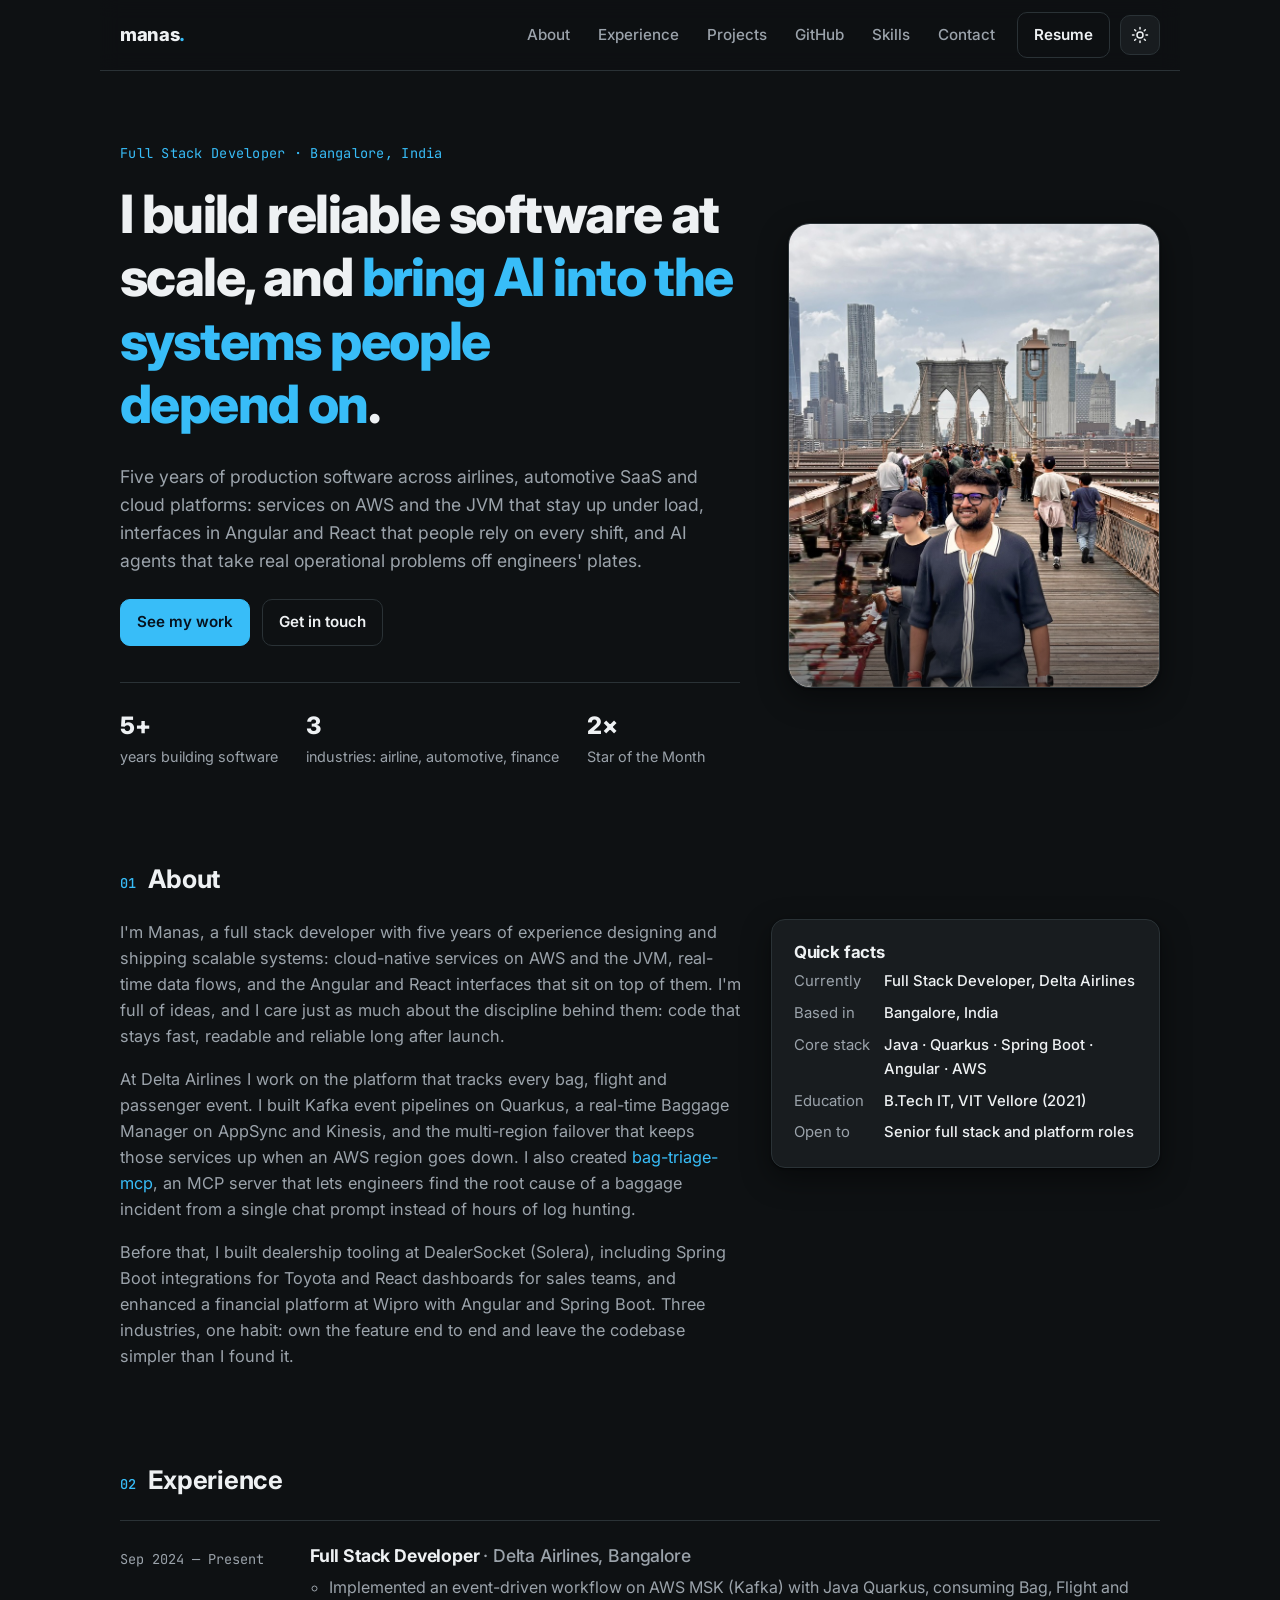
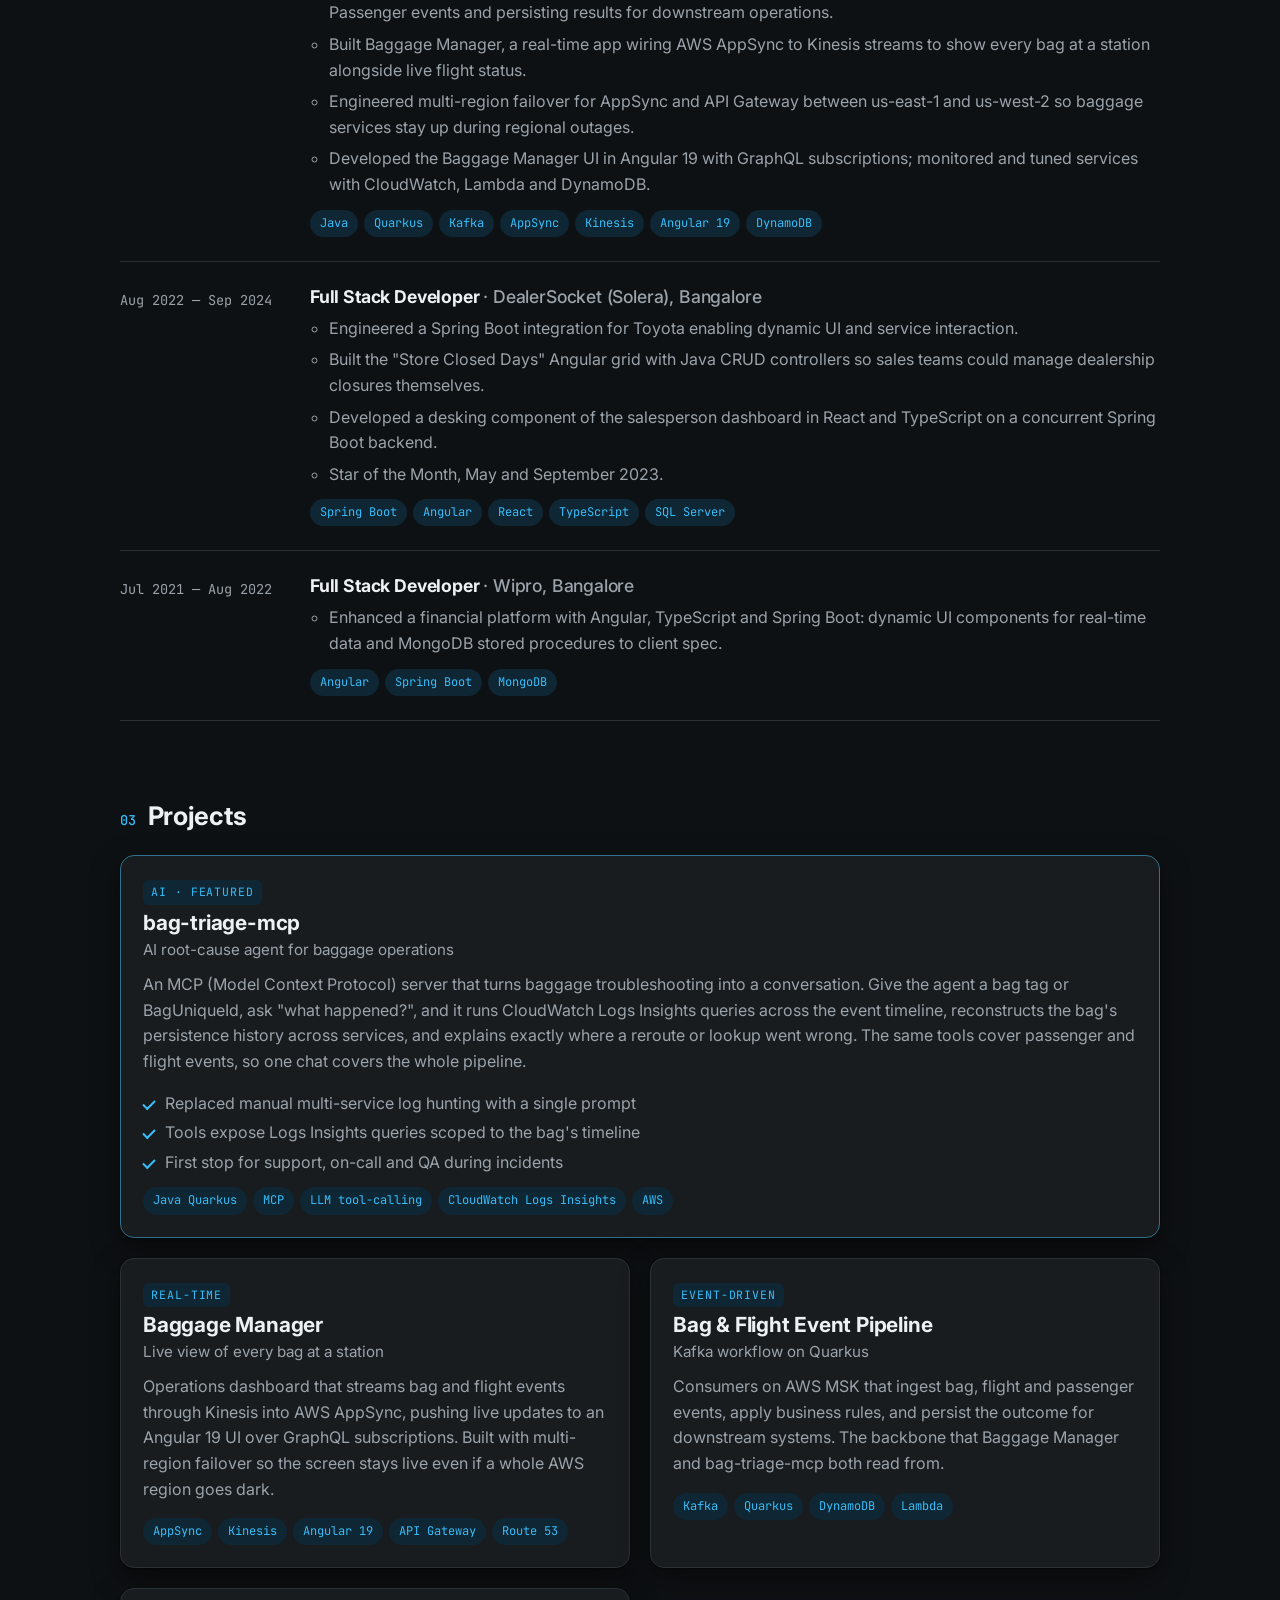
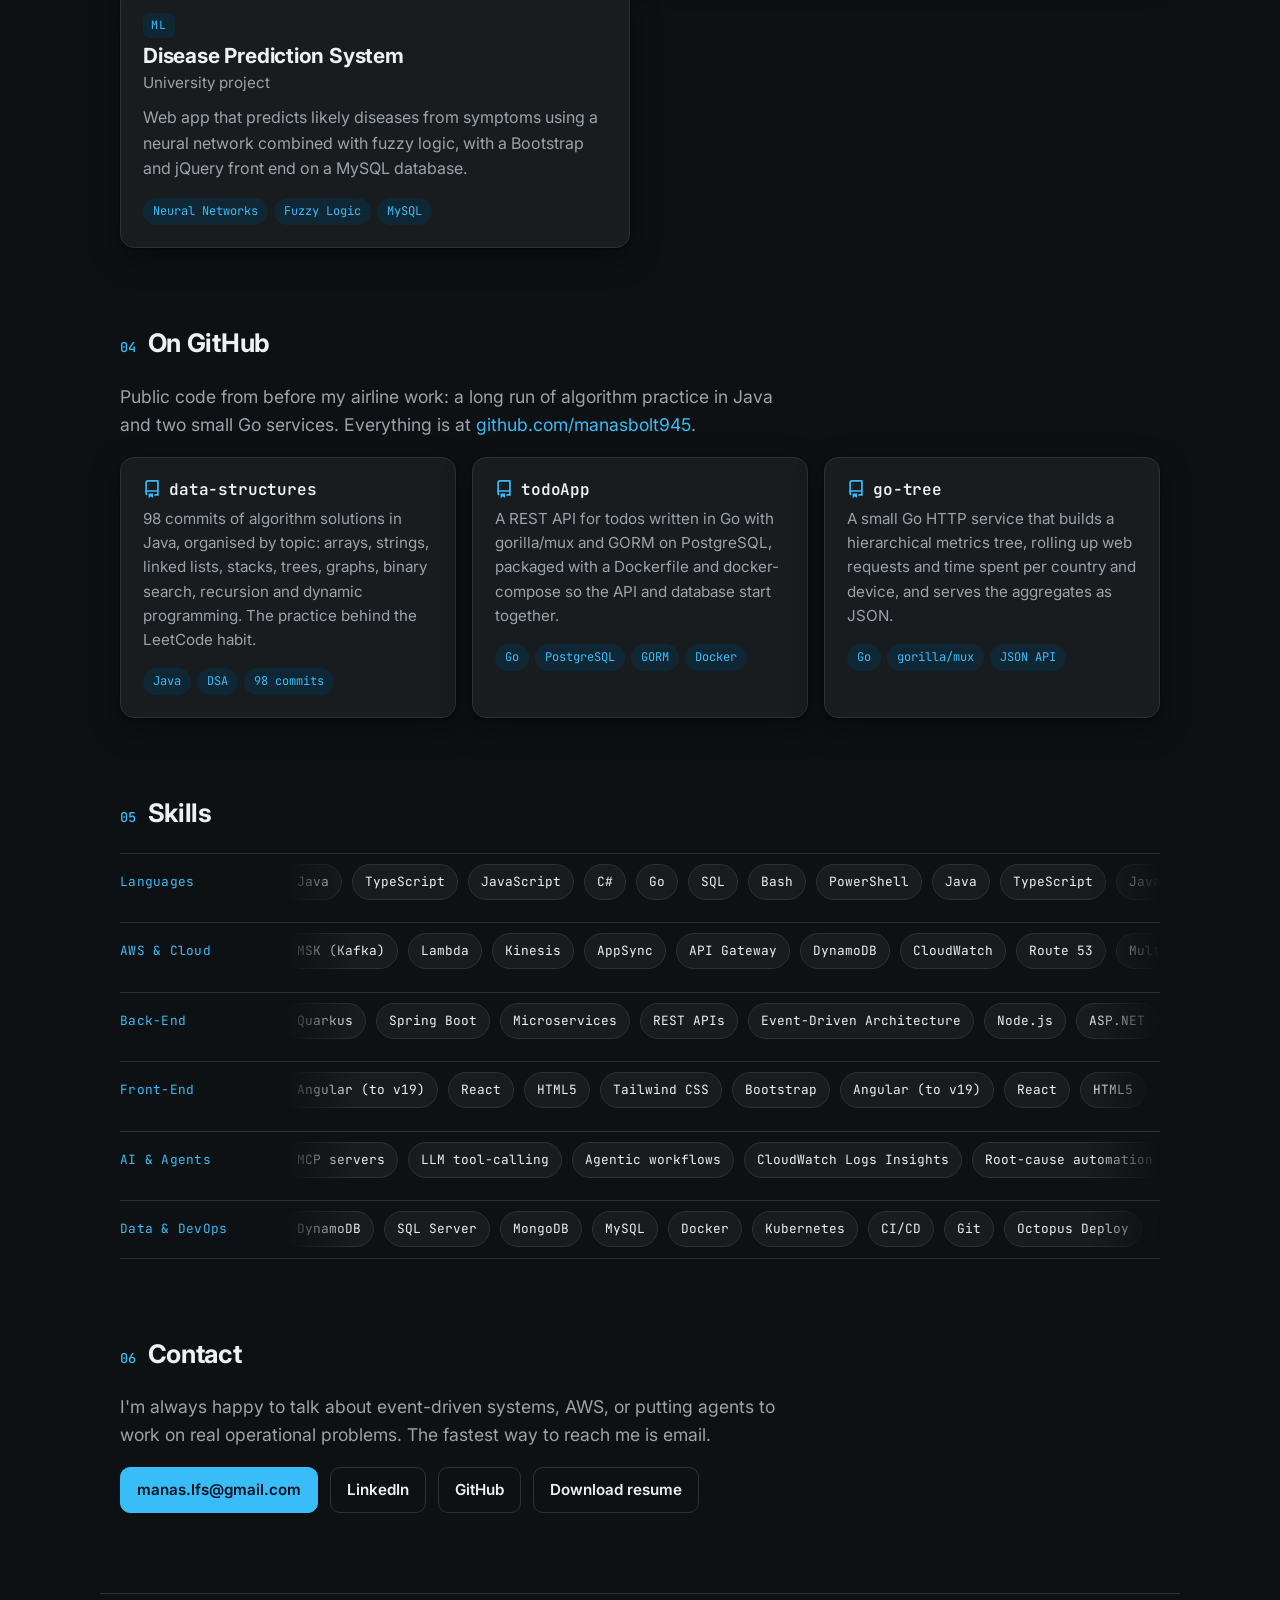
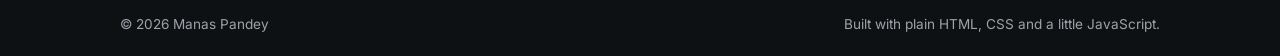
==== index.html @ caed91b6 "Simplify hero headline Co-Authored-By: Claude Fable 5.1 <noreply@anthropic.com>" ====
<!doctype html>
<html lang="en">
<head>
  <meta charset="utf-8" />
  <meta name="viewport" content="width=device-width, initial-scale=1, viewport-fit=cover" />
  <meta name="theme-color" content="#0e1113" />
  <title>Manas Pandey — Full Stack Developer</title>
  <meta name="description" content="Manas Pandey builds reliable software at scale and brings AI into the systems people depend on, with five years of production work across airlines, automotive SaaS and cloud platforms." />
  <meta property="og:title" content="Manas Pandey — Full Stack Developer" />
  <meta property="og:description" content="Reliable software at scale, with AI built into the systems people depend on. Five years of production work across airlines, SaaS and cloud." />
  <meta property="og:type" content="website" />
  <link rel="icon" href="data:image/svg+xml,<svg xmlns='http://www.w3.org/2000/svg' viewBox='0 0 100 100'><rect width='100' height='100' rx='20' fill='%230f172a'/><text x='50' y='68' font-size='52' text-anchor='middle' fill='%2338bdf8' font-family='Helvetica,Arial' font-weight='700'>M</text></svg>" />
  <link rel="preconnect" href="https://fonts.googleapis.com" />
  <link rel="preconnect" href="https://fonts.gstatic.com" crossorigin />
  <link href="https://fonts.googleapis.com/css2?family=Inter:wght@400;500;600;700;800&family=JetBrains+Mono:wght@400;500&display=swap" rel="stylesheet" />
  <link rel="stylesheet" href="styles.css" />
</head>
<body>
  <a class="skip" href="#about">Skip to content</a>

  <header class="nav" id="top">
    <a class="brand" href="#top">manas<span class="accent">.</span></a>
    <div class="nav-right">
      <nav class="nav-links" id="navLinks" aria-label="Primary">
        <span class="nav-indicator" id="navIndicator" aria-hidden="true"></span>
        <a href="#about">About</a>
        <a href="#experience">Experience</a>
        <a href="#projects">Projects</a>
        <a href="#github">GitHub</a>
        <a href="#skills">Skills</a>
        <a href="#contact">Contact</a>
        <a class="btn btn-ghost nav-resume-mobile" href="Manas_Pandey_Resume.pdf" download>Download resume</a>
      </nav>
      <a class="btn btn-ghost nav-resume" href="Manas_Pandey_Resume.pdf" download>Resume</a>
      <button class="theme-toggle" id="themeToggle" type="button" aria-label="Toggle dark mode">
        <svg class="icon-sun" width="18" height="18" viewBox="0 0 24 24" fill="none" stroke="currentColor" stroke-width="2" stroke-linecap="round"><circle cx="12" cy="12" r="4"/><path d="M12 2v2M12 20v2M4.9 4.9l1.4 1.4M17.7 17.7l1.4 1.4M2 12h2M20 12h2M4.9 19.1l1.4-1.4M17.7 6.3l1.4-1.4"/></svg>
        <svg class="icon-moon" width="18" height="18" viewBox="0 0 24 24" fill="none" stroke="currentColor" stroke-width="2" stroke-linecap="round"><path d="M21 12.8A9 9 0 1 1 11.2 3a7 7 0 0 0 9.8 9.8z"/></svg>
      </button>
      <button class="menu-toggle" id="menuToggle" type="button" aria-label="Open menu" aria-expanded="false" aria-controls="navLinks">
        <span class="bar"></span><span class="bar"></span><span class="bar"></span>
      </button>
    </div>
  </header>

  <main>
    <!-- HERO -->
    <section class="hero">
      <div class="hero-text">
      <p class="eyebrow">Full Stack Developer · Bangalore, India</p>
      <h1>I build reliable software at scale, and <span class="accent">bring AI into the systems people depend&nbsp;on</span>.</h1>
      <p class="lede">
        Five years of production software across airlines, automotive SaaS and cloud platforms: services on AWS
        and the JVM that stay up under load, interfaces in Angular and React that people rely on every shift,
        and AI agents that take real operational problems off engineers' plates.
      </p>
      <div class="hero-actions">
        <a class="btn btn-primary" href="#projects">See my work</a>
        <a class="btn btn-ghost" href="#contact">Get in touch</a>
      </div>
      <ul class="hero-stats" aria-label="Highlights">
        <li><strong>5+</strong><span>years building software</span></li>
        <li><strong>3</strong><span>industries: airline, automotive, finance</span></li>
        <li><strong>2×</strong><span>Star of the Month</span></li>
      </ul>
      </div>
      <figure class="hero-photo">
        <img src="assets/manas.jpg" alt="Manas Pandey on the Brooklyn Bridge with the Manhattan skyline behind him" width="768" height="1024" loading="eager" fetchpriority="high" />
      </figure>
    </section>

    <!-- ABOUT -->
    <section id="about" class="section">
      <h2><span class="num">01</span> About</h2>
      <div class="about-grid">
        <div class="prose">
          <p>
            I'm Manas, a full stack developer with five years of experience designing and shipping scalable
            systems: cloud-native services on AWS and the JVM, real-time data flows, and the Angular and React
            interfaces that sit on top of them. I'm full of ideas, and I care just as much about the discipline
            behind them: code that stays fast, readable and reliable long after launch.
          </p>
          <p>
            At Delta Airlines I work on the platform that tracks every bag, flight and passenger event. I built
            Kafka event pipelines on Quarkus, a real-time Baggage Manager on AppSync and Kinesis, and the
            multi-region failover that keeps those services up when an AWS region goes down. I also created
            <a href="#bag-triage">bag-triage-mcp</a>, an MCP server that lets engineers find the root cause of
            a baggage incident from a single chat prompt instead of hours of log hunting.
          </p>
          <p>
            Before that, I built dealership tooling at DealerSocket (Solera), including Spring Boot integrations
            for Toyota and React dashboards for sales teams, and enhanced a financial platform at Wipro with
            Angular and Spring Boot. Three industries, one habit: own the feature end to end and leave the
            codebase simpler than I found it.
          </p>
        </div>
        <aside class="card facts">
          <h3>Quick facts</h3>
          <dl>
            <dt>Currently</dt><dd>Full Stack Developer, Delta Airlines</dd>
            <dt>Based in</dt><dd>Bangalore, India</dd>
            <dt>Core stack</dt><dd>Java · Quarkus · Spring Boot · Angular · AWS</dd>
            <dt>Education</dt><dd>B.Tech IT, VIT Vellore (2021)</dd>
            <dt>Open to</dt><dd>Senior full stack and platform roles</dd>
          </dl>
        </aside>
      </div>
    </section>

    <!-- EXPERIENCE -->
    <section id="experience" class="section">
      <h2><span class="num">02</span> Experience</h2>
      <ol class="timeline">
        <li>
          <div class="when">Sep 2024 — Present</div>
          <div class="what">
            <h3>Full Stack Developer <span class="org">· Delta Airlines, Bangalore</span></h3>
            <ul>
              <li>Implemented an event-driven workflow on AWS MSK (Kafka) with Java Quarkus, consuming Bag, Flight and Passenger events and persisting results for downstream operations.</li>
              <li>Built Baggage Manager, a real-time app wiring AWS AppSync to Kinesis streams to show every bag at a station alongside live flight status.</li>
              <li>Engineered multi-region failover for AppSync and API Gateway between us-east-1 and us-west-2 so baggage services stay up during regional outages.</li>
              <li>Developed the Baggage Manager UI in Angular 19 with GraphQL subscriptions; monitored and tuned services with CloudWatch, Lambda and DynamoDB.</li>
            </ul>
            <p class="tags"><span>Java</span><span>Quarkus</span><span>Kafka</span><span>AppSync</span><span>Kinesis</span><span>Angular 19</span><span>DynamoDB</span></p>
          </div>
        </li>
        <li>
          <div class="when">Aug 2022 — Sep 2024</div>
          <div class="what">
            <h3>Full Stack Developer <span class="org">· DealerSocket (Solera), Bangalore</span></h3>
            <ul>
              <li>Engineered a Spring Boot integration for Toyota enabling dynamic UI and service interaction.</li>
              <li>Built the "Store Closed Days" Angular grid with Java CRUD controllers so sales teams could manage dealership closures themselves.</li>
              <li>Developed a desking component of the salesperson dashboard in React and TypeScript on a concurrent Spring Boot backend.</li>
              <li>Star of the Month, May and September 2023.</li>
            </ul>
            <p class="tags"><span>Spring Boot</span><span>Angular</span><span>React</span><span>TypeScript</span><span>SQL Server</span></p>
          </div>
        </li>
        <li>
          <div class="when">Jul 2021 — Aug 2022</div>
          <div class="what">
            <h3>Full Stack Developer <span class="org">· Wipro, Bangalore</span></h3>
            <ul>
              <li>Enhanced a financial platform with Angular, TypeScript and Spring Boot: dynamic UI components for real-time data and MongoDB stored procedures to client spec.</li>
            </ul>
            <p class="tags"><span>Angular</span><span>Spring Boot</span><span>MongoDB</span></p>
          </div>
        </li>
      </ol>
    </section>

    <!-- PROJECTS -->
    <section id="projects" class="section">
      <h2><span class="num">03</span> Projects</h2>
      <div class="projects">
        <article class="card project featured" id="bag-triage">
          <div class="project-head">
            <span class="badge">AI · Featured</span>
            <h3>bag-triage-mcp</h3>
            <p class="sub">AI root-cause agent for baggage operations</p>
          </div>
          <p>
            An MCP (Model Context Protocol) server that turns baggage troubleshooting into a conversation.
            Give the agent a bag tag or BagUniqueId, ask "what happened?", and it runs CloudWatch Logs Insights
            queries across the event timeline, reconstructs the bag's persistence history across services, and
            explains exactly where a reroute or lookup went wrong. The same tools cover passenger and flight
            events, so one chat covers the whole pipeline.
          </p>
          <ul class="checks">
            <li>Replaced manual multi-service log hunting with a single prompt</li>
            <li>Tools expose Logs Insights queries scoped to the bag's timeline</li>
            <li>First stop for support, on-call and QA during incidents</li>
          </ul>
          <p class="tags"><span>Java Quarkus</span><span>MCP</span><span>LLM tool-calling</span><span>CloudWatch Logs Insights</span><span>AWS</span></p>
        </article>

        <article class="card project">
          <div class="project-head">
            <span class="badge">Real-time</span>
            <h3>Baggage Manager</h3>
            <p class="sub">Live view of every bag at a station</p>
          </div>
          <p>
            Operations dashboard that streams bag and flight events through Kinesis into AWS AppSync, pushing
            live updates to an Angular 19 UI over GraphQL subscriptions. Built with multi-region failover so the
            screen stays live even if a whole AWS region goes dark.
          </p>
          <p class="tags"><span>AppSync</span><span>Kinesis</span><span>Angular 19</span><span>API Gateway</span><span>Route 53</span></p>
        </article>

        <article class="card project">
          <div class="project-head">
            <span class="badge">Event-driven</span>
            <h3>Bag &amp; Flight Event Pipeline</h3>
            <p class="sub">Kafka workflow on Quarkus</p>
          </div>
          <p>
            Consumers on AWS MSK that ingest bag, flight and passenger events, apply business rules, and persist
            the outcome for downstream systems. The backbone that Baggage Manager and bag-triage-mcp both read from.
          </p>
          <p class="tags"><span>Kafka</span><span>Quarkus</span><span>DynamoDB</span><span>Lambda</span></p>
        </article>

        <article class="card project">
          <div class="project-head">
            <span class="badge">ML</span>
            <h3>Disease Prediction System</h3>
            <p class="sub">University project</p>
          </div>
          <p>
            Web app that predicts likely diseases from symptoms using a neural network combined with fuzzy logic,
            with a Bootstrap and jQuery front end on a MySQL database.
          </p>
          <p class="tags"><span>Neural Networks</span><span>Fuzzy Logic</span><span>MySQL</span></p>
        </article>
      </div>
    </section>

    <!-- GITHUB -->
    <section id="github" class="section">
      <h2><span class="num">04</span> On GitHub</h2>
      <p class="lede">
        Public code from before my airline work: a long run of algorithm practice in Java and two small Go services.
        Everything is at <a href="https://github.com/manasbolt945" target="_blank" rel="noopener">github.com/manasbolt945</a>.
      </p>
      <div class="repos">
        <a class="card repo" href="https://github.com/manasbolt945/data-structures" target="_blank" rel="noopener">
          <div class="repo-head">
            <svg width="18" height="18" viewBox="0 0 16 16" fill="currentColor" aria-hidden="true"><path d="M2 2.5A2.5 2.5 0 0 1 4.5 0h8.75a.75.75 0 0 1 .75.75v12.5a.75.75 0 0 1-.75.75h-2.5a.75.75 0 0 1 0-1.5h1.75v-2h-8a1 1 0 0 0-.714 1.7.75.75 0 1 1-1.072 1.05A2.495 2.495 0 0 1 2 11.5Zm10.5-1h-8a1 1 0 0 0-1 1v6.708A2.486 2.486 0 0 1 4.5 9h8ZM5 12.25a.25.25 0 0 1 .25-.25h3.5a.25.25 0 0 1 .25.25v3.25a.25.25 0 0 1-.4.2l-1.45-1.087a.249.249 0 0 0-.3 0L5.4 15.7a.25.25 0 0 1-.4-.2Z"/></svg>
            <h3>data-structures</h3>
          </div>
          <p>98 commits of algorithm solutions in Java, organised by topic: arrays, strings, linked lists, stacks, trees, graphs, binary search, recursion and dynamic programming. The practice behind the LeetCode habit.</p>
          <p class="tags"><span>Java</span><span>DSA</span><span>98 commits</span></p>
        </a>
        <a class="card repo" href="https://github.com/manasbolt945/todoApp" target="_blank" rel="noopener">
          <div class="repo-head">
            <svg width="18" height="18" viewBox="0 0 16 16" fill="currentColor" aria-hidden="true"><path d="M2 2.5A2.5 2.5 0 0 1 4.5 0h8.75a.75.75 0 0 1 .75.75v12.5a.75.75 0 0 1-.75.75h-2.5a.75.75 0 0 1 0-1.5h1.75v-2h-8a1 1 0 0 0-.714 1.7.75.75 0 1 1-1.072 1.05A2.495 2.495 0 0 1 2 11.5Zm10.5-1h-8a1 1 0 0 0-1 1v6.708A2.486 2.486 0 0 1 4.5 9h8ZM5 12.25a.25.25 0 0 1 .25-.25h3.5a.25.25 0 0 1 .25.25v3.25a.25.25 0 0 1-.4.2l-1.45-1.087a.249.249 0 0 0-.3 0L5.4 15.7a.25.25 0 0 1-.4-.2Z"/></svg>
            <h3>todoApp</h3>
          </div>
          <p>A REST API for todos written in Go with gorilla/mux and GORM on PostgreSQL, packaged with a Dockerfile and docker-compose so the API and database start together.</p>
          <p class="tags"><span>Go</span><span>PostgreSQL</span><span>GORM</span><span>Docker</span></p>
        </a>
        <a class="card repo" href="https://github.com/manasbolt945/go-tree" target="_blank" rel="noopener">
          <div class="repo-head">
            <svg width="18" height="18" viewBox="0 0 16 16" fill="currentColor" aria-hidden="true"><path d="M2 2.5A2.5 2.5 0 0 1 4.5 0h8.75a.75.75 0 0 1 .75.75v12.5a.75.75 0 0 1-.75.75h-2.5a.75.75 0 0 1 0-1.5h1.75v-2h-8a1 1 0 0 0-.714 1.7.75.75 0 1 1-1.072 1.05A2.495 2.495 0 0 1 2 11.5Zm10.5-1h-8a1 1 0 0 0-1 1v6.708A2.486 2.486 0 0 1 4.5 9h8ZM5 12.25a.25.25 0 0 1 .25-.25h3.5a.25.25 0 0 1 .25.25v3.25a.25.25 0 0 1-.4.2l-1.45-1.087a.249.249 0 0 0-.3 0L5.4 15.7a.25.25 0 0 1-.4-.2Z"/></svg>
            <h3>go-tree</h3>
          </div>
          <p>A small Go HTTP service that builds a hierarchical metrics tree, rolling up web requests and time spent per country and device, and serves the aggregates as JSON.</p>
          <p class="tags"><span>Go</span><span>gorilla/mux</span><span>JSON API</span></p>
        </a>
      </div>
    </section>

    <!-- SKILLS -->
    <section id="skills" class="section">
      <h2><span class="num">05</span> Skills</h2>
      <div class="skills-marquee" id="skillsMarquee">
        <div class="marquee-row" data-dir="left" data-label="Languages" data-skills="Java|TypeScript|JavaScript|C#|Go|SQL|Bash|PowerShell"></div>
        <div class="marquee-row" data-dir="right" data-label="AWS &amp; Cloud" data-skills="MSK (Kafka)|Lambda|Kinesis|AppSync|API Gateway|DynamoDB|CloudWatch|Route 53|Multi-region failover"></div>
        <div class="marquee-row" data-dir="left" data-label="Back-End" data-skills="Quarkus|Spring Boot|Microservices|REST APIs|Event-Driven Architecture|Node.js|ASP.NET"></div>
        <div class="marquee-row" data-dir="right" data-label="Front-End" data-skills="Angular (to v19)|React|HTML5|Tailwind CSS|Bootstrap"></div>
        <div class="marquee-row" data-dir="left" data-label="AI &amp; Agents" data-skills="MCP servers|LLM tool-calling|Agentic workflows|CloudWatch Logs Insights|Root-cause automation"></div>
        <div class="marquee-row" data-dir="right" data-label="Data &amp; DevOps" data-skills="DynamoDB|SQL Server|MongoDB|MySQL|Docker|Kubernetes|CI/CD|Git|Octopus Deploy|SonarQube"></div>
      </div>
    </section>

    <!-- CONTACT -->
    <section id="contact" class="section contact">
      <h2><span class="num">06</span> Contact</h2>
      <p class="lede">
        I'm always happy to talk about event-driven systems, AWS, or putting agents to work on real operational problems.
        The fastest way to reach me is email.
      </p>
      <div class="contact-links">
        <a class="btn btn-primary" href="mailto:manas.lfs@gmail.com">manas.lfs@gmail.com</a>
        <a class="btn btn-ghost" href="https://www.linkedin.com/in/manasbolt/" target="_blank" rel="noopener">LinkedIn</a>
        <a class="btn btn-ghost" href="https://github.com/manasbolt945" target="_blank" rel="noopener">GitHub</a>
        <a class="btn btn-ghost" href="Manas_Pandey_Resume.pdf" download>Download resume</a>
      </div>
    </section>
  </main>

  <footer class="footer">
    <span>© <span id="year"></span> Manas Pandey</span>
    <span>Built with plain HTML, CSS and a little JavaScript.</span>
  </footer>

  <script src="script.js"></script>
</body>
</html>
---- styles.css ----
/* ---------- Tokens (dark by default) ---------- */
:root {
  --bg: #0e1113;
  --bg-elev: #181c1f;
  --text: #eef1f3;
  --muted: #9ba3ab;
  --line: #2a3236;
  --accent: #38bdf8;
  --accent-soft: #0f2634;
  --glow: rgba(56, 189, 248, .45);
  --tab: #f3efe6;
  --tab-soft: rgba(243, 239, 230, .10);
  --tab-glow: rgba(243, 239, 230, .45);
  --shadow: 0 1px 2px rgba(0, 0, 0, .5), 0 10px 30px rgba(0, 0, 0, .45);
  --radius: 14px;
  --max: 1080px;
  --font: "Inter", system-ui, -apple-system, "Segoe UI", Roboto, sans-serif;
  --mono: "JetBrains Mono", ui-monospace, SFMono-Regular, Menlo, monospace;
  color-scheme: dark;
}

:root[data-theme="light"] {
  --bg: #f6f8fb;
  --bg-elev: #ffffff;
  --text: #0f172a;
  --muted: #475569;
  --line: #e2e8f0;
  --accent: #0369a1;
  --accent-soft: #e0f2fe;
  --glow: rgba(3, 105, 161, .28);
  --tab: #0f172a;
  --tab-soft: rgba(15, 23, 42, .06);
  --tab-glow: rgba(15, 23, 42, .18);
  --shadow: 0 1px 2px rgba(15, 23, 42, .06), 0 8px 24px rgba(15, 23, 42, .06);
  color-scheme: light;
}

/* ---------- Base ---------- */
*, *::before, *::after { box-sizing: border-box; }
html { scroll-behavior: smooth; -webkit-text-size-adjust: 100%; text-size-adjust: 100%; }
body {
  margin: 0;
  font-family: var(--font);
  background: var(--bg);
  color: var(--text);
  line-height: 1.6;
  -webkit-font-smoothing: antialiased;
}
a { color: var(--accent); text-decoration: none; }
a:hover { text-decoration: underline; }
h1, h2, h3 { line-height: 1.2; margin: 0 0 .5em; letter-spacing: -.01em; }
p { margin: 0 0 1em; }
ul, ol { margin: 0; padding-left: 1.2em; }
.accent { color: var(--accent); }

.skip {
  position: absolute; left: -999px; top: 8px;
  background: var(--accent); color: #fff; padding: 8px 12px; border-radius: 8px;
}
.skip:focus { left: 16px; z-index: 100; }

/* ---------- Nav ---------- */
.nav {
  position: sticky; top: 0; z-index: 50;
  display: flex; align-items: center; justify-content: space-between; gap: 16px;
  max-width: var(--max); margin: 0 auto;
  padding: 12px max(20px, env(safe-area-inset-right)) 12px max(20px, env(safe-area-inset-left));
  backdrop-filter: blur(10px); -webkit-backdrop-filter: blur(10px);
  background: color-mix(in srgb, var(--bg) 82%, transparent);
  border-bottom: 1px solid var(--line);
}
.brand { font-weight: 800; font-size: 1.15rem; color: var(--text); letter-spacing: -.02em; }
.brand:hover { text-decoration: none; }
.nav-right { margin-left: auto; display: flex; align-items: center; gap: 10px; }
.nav-links { display: flex; align-items: center; gap: 4px; position: relative; }
.nav-links a {
  position: relative; z-index: 1;
  color: var(--muted); font-weight: 500; font-size: .95rem;
  padding: 8px 12px; border-radius: 999px; transition: color .3s ease, text-shadow .3s ease;
}
.nav-links a:hover { color: var(--tab); text-decoration: none; text-shadow: 0 0 12px var(--tab-glow); }
.nav-links a.active { color: var(--tab); text-shadow: 0 0 14px var(--tab-glow); }
/* The glowing pill that slides behind the active tab */
.nav-indicator {
  position: absolute; top: 0; left: 0; height: 100%; width: 0;
  border-radius: 999px; background: var(--tab-soft);
  box-shadow: 0 0 0 1px color-mix(in srgb, var(--tab) 40%, transparent), 0 0 18px 2px var(--tab-glow);
  opacity: 0; pointer-events: none;
  transition: left .45s cubic-bezier(.22, 1, .36, 1), width .45s cubic-bezier(.22, 1, .36, 1), opacity .3s ease;
}
.nav-indicator.on { opacity: 1; }
.nav-links .nav-resume-mobile { display: none; }
.theme-toggle, .menu-toggle {
  display: inline-grid; place-items: center; width: 40px; height: 40px;
  border: 1px solid var(--line); border-radius: 10px; background: var(--bg-elev);
  color: var(--text); cursor: pointer; padding: 0;
}
.theme-toggle .icon-moon { display: none; }
:root[data-theme="light"] .theme-toggle .icon-sun { display: none; }
:root[data-theme="light"] .theme-toggle .icon-moon { display: block; }

/* Hamburger (hidden on wide screens) */
.menu-toggle { display: none; flex-direction: column; gap: 4px; }
.menu-toggle .bar { display: block; width: 18px; height: 2px; background: currentColor; border-radius: 2px; transition: transform .2s ease, opacity .2s ease; }
.menu-toggle[aria-expanded="true"] .bar:nth-child(1) { transform: translateY(6px) rotate(45deg); }
.menu-toggle[aria-expanded="true"] .bar:nth-child(2) { opacity: 0; }
.menu-toggle[aria-expanded="true"] .bar:nth-child(3) { transform: translateY(-6px) rotate(-45deg); }

/* ---------- Buttons ---------- */
.btn {
  display: inline-flex; align-items: center; gap: 8px;
  min-height: 44px; padding: 10px 16px; border-radius: 10px; font-weight: 600; font-size: .95rem;
  border: 1px solid var(--line); background: var(--bg-elev); color: var(--text);
  transition: transform .12s ease, box-shadow .12s ease, background .12s ease;
}
.btn:hover { text-decoration: none; transform: translateY(-1px); box-shadow: var(--shadow); }
.btn-primary { background: var(--accent); border-color: var(--accent); color: #06121f; }
:root[data-theme="light"] .btn-primary { color: #fff; }
.btn-ghost { background: transparent; }

/* ---------- Layout ---------- */
main { max-width: var(--max); margin: 0 auto; padding: 0 max(20px, env(safe-area-inset-right)) 0 max(20px, env(safe-area-inset-left)); }
.section { padding: 72px 0 8px; scroll-margin-top: 72px; }
.section h2 {
  font-size: 1.6rem; display: flex; align-items: baseline; gap: 12px; margin-bottom: 24px;
}
.section h2 .num { font-family: var(--mono); font-size: .85rem; color: var(--accent); font-weight: 500; }

/* ---------- Hero ---------- */
.hero {
  padding: 72px 0 24px;
  display: grid; grid-template-columns: minmax(0, 1.25fr) minmax(260px, .75fr);
  gap: 48px; align-items: center;
}
.hero-text { min-width: 0; }
.hero-photo {
  margin: 0; justify-self: end; width: 100%; max-width: 380px;
  aspect-ratio: 4 / 5; border-radius: 22px; overflow: hidden; position: relative;
  border: 1px solid var(--line); box-shadow: var(--shadow);
}
.hero-photo::after {
  content: ""; position: absolute; inset: 0; border-radius: inherit; pointer-events: none;
  box-shadow: inset 0 0 0 1px rgba(255, 255, 255, .06);
  background: linear-gradient(180deg, transparent 70%, rgba(14, 17, 19, .55));
}
.hero-photo img { width: 100%; height: 100%; object-fit: cover; object-position: 50% 30%; display: block; }
.eyebrow {
  font-family: var(--mono); font-size: .85rem; color: var(--accent);
  margin-bottom: 18px; letter-spacing: .02em;
}
.hero h1 { font-size: clamp(2rem, 5vw, 3.3rem); font-weight: 800; letter-spacing: -.03em; }
.lede { font-size: 1.1rem; color: var(--muted); max-width: 680px; }
.hero-actions { display: flex; flex-wrap: wrap; gap: 12px; margin: 24px 0 36px; }
.hero-stats {
  list-style: none; padding: 0; display: flex; flex-wrap: wrap; gap: 28px;
  border-top: 1px solid var(--line); padding-top: 24px;
}
.hero-stats li { display: flex; flex-direction: column; }
.hero-stats strong { font-size: 1.5rem; font-weight: 800; letter-spacing: -.02em; }
.hero-stats span { color: var(--muted); font-size: .9rem; }

/* ---------- Cards ---------- */
.card {
  background: var(--bg-elev); border: 1px solid var(--line); border-radius: var(--radius);
  padding: 22px; box-shadow: var(--shadow);
}
.card h3 { font-size: 1.05rem; }

/* ---------- About ---------- */
.about-grid { display: grid; grid-template-columns: 1.6fr 1fr; gap: 28px; align-items: start; }
.prose p { color: var(--muted); font-size: 1.02rem; }
.facts dl { margin: 0; display: grid; grid-template-columns: auto 1fr; gap: 8px 14px; font-size: .93rem; }
.facts dt { color: var(--muted); }
.facts dd { margin: 0; font-weight: 500; }

/* ---------- Timeline ---------- */
.timeline { list-style: none; padding: 0; margin: 0; }
.timeline > li {
  display: grid; grid-template-columns: 170px 1fr; gap: 20px;
  padding: 24px 0; border-top: 1px solid var(--line);
}
.timeline > li:last-child { border-bottom: 1px solid var(--line); }
.when { font-family: var(--mono); font-size: .85rem; color: var(--muted); padding-top: 4px; }
.what h3 { font-size: 1.1rem; }
.what .org { color: var(--muted); font-weight: 500; }
.what ul { color: var(--muted); }
.what li { margin-bottom: 6px; }

.tags { display: flex; flex-wrap: wrap; gap: 6px; margin: 12px 0 0; }
.tags span {
  font-family: var(--mono); font-size: .75rem; padding: 3px 9px; border-radius: 999px;
  background: var(--accent-soft); color: var(--accent); border: 1px solid transparent;
}

/* ---------- Projects ---------- */
.projects { display: grid; grid-template-columns: repeat(2, 1fr); gap: 20px; }
.project.featured { grid-column: 1 / -1; border-color: color-mix(in srgb, var(--accent) 45%, var(--line)); }
.project-head { margin-bottom: 10px; }
.project-head h3 { font-size: 1.3rem; margin: 6px 0 2px; }
.project .sub { color: var(--muted); margin: 0; font-size: .95rem; }
.project > p { color: var(--muted); }
.badge {
  display: inline-block; font-family: var(--mono); font-size: .72rem; text-transform: uppercase;
  letter-spacing: .08em; color: var(--accent); background: var(--accent-soft);
  padding: 3px 8px; border-radius: 6px;
}
.checks { list-style: none; padding: 0; margin: 0 0 6px; color: var(--muted); }
.checks li { padding-left: 22px; position: relative; margin-bottom: 4px; }
.checks li::before {
  content: ""; position: absolute; left: 0; top: 9px; width: 12px; height: 7px;
  border-left: 2px solid var(--accent); border-bottom: 2px solid var(--accent); transform: rotate(-45deg);
}


/* ---------- GitHub repos ---------- */
.repos { display: grid; grid-template-columns: repeat(3, 1fr); gap: 16px; }
.repo { display: block; color: var(--text); }
.repo:hover { text-decoration: none; transform: translateY(-2px); border-color: var(--accent); }
.repo-head { display: flex; align-items: center; gap: 8px; margin-bottom: 8px; color: var(--accent); }
.repo-head h3 { margin: 0; font-family: var(--mono); font-size: 1rem; font-weight: 600; color: var(--text); }
.repo > p { color: var(--muted); font-size: .95rem; }

/* ---------- Skills (looping marquees) ---------- */
.skills-marquee { display: flex; flex-direction: column; gap: 12px; }
.marquee-row {
  display: grid; grid-template-columns: 150px 1fr; align-items: center; gap: 14px;
  padding: 10px 0; border-top: 1px solid var(--line);
}
.marquee-row:last-child { border-bottom: 1px solid var(--line); }
.marquee-label { font-family: var(--mono); font-size: .8rem; color: var(--accent); letter-spacing: .02em; }
.marquee-viewport {
  overflow: hidden;
  -webkit-mask-image: linear-gradient(90deg, transparent, #000 8%, #000 92%, transparent);
  mask-image: linear-gradient(90deg, transparent, #000 8%, #000 92%, transparent);
}
.marquee-track {
  display: flex; gap: 10px; width: max-content;
  animation: marquee-left var(--dur, 40s) linear infinite;
  will-change: transform;
}
.marquee-row[data-dir="right"] .marquee-track { animation-name: marquee-right; }
.marquee-viewport:hover .marquee-track { animation-play-state: paused; }
.chip {
  flex: 0 0 auto; font-family: var(--mono); font-size: .8rem; white-space: nowrap;
  padding: 7px 12px; border-radius: 999px;
  background: var(--bg-elev); border: 1px solid var(--line); color: var(--text);
  transition: border-color .2s ease, box-shadow .2s ease;
}
.chip:hover { border-color: var(--accent); box-shadow: 0 0 12px 0 var(--glow); }
@keyframes marquee-left  { from { transform: translateX(0); } to { transform: translateX(-50%); } }
@keyframes marquee-right { from { transform: translateX(-50%); } to { transform: translateX(0); } }
@media (prefers-reduced-motion: reduce) {
  .marquee-track { animation: none; flex-wrap: wrap; width: auto; }
  .marquee-track .dup { display: none; }
  .marquee-viewport { -webkit-mask-image: none; mask-image: none; }
}

/* ---------- Contact ---------- */
.contact { padding-bottom: 40px; }
.contact-links { display: flex; flex-wrap: wrap; gap: 12px; }

/* ---------- Footer ---------- */
.footer {
  max-width: var(--max); margin: 40px auto 0; padding: 20px;
  border-top: 1px solid var(--line); color: var(--muted); font-size: .85rem;
  display: flex; justify-content: space-between; flex-wrap: wrap; gap: 8px;
}

/* ---------- Reveal on scroll ---------- */
.reveal {
  opacity: 0; transform: translateY(18px);
  transition: opacity .55s ease, transform .55s ease;
  transition-delay: calc(var(--i, 0) * 70ms);
}
.reveal.in { opacity: 1; transform: none; }
@media (prefers-reduced-motion: reduce) {
  .reveal { opacity: 1; transform: none; transition: none; }
  html { scroll-behavior: auto; }
}

/* ---------- Responsive ---------- */
/* Tablet */
@media (max-width: 1024px) {
  .repos { grid-template-columns: repeat(2, 1fr); }
  .about-grid { grid-template-columns: 1.4fr 1fr; }
}
/* Small tablet and phone: collapse nav into a menu */
@media (max-width: 860px) {
  .about-grid, .projects { grid-template-columns: 1fr; }
  .hero { grid-template-columns: 1fr; gap: 28px; }
  .hero-photo { justify-self: center; max-width: 320px; order: -1; }
  .timeline > li { grid-template-columns: 1fr; gap: 6px; }
  .nav-resume { display: none; }
  .menu-toggle { display: inline-flex; align-items: center; justify-content: center; }
  .nav-links {
    position: absolute; left: 0; right: 0; top: 100%;
    flex-direction: column; align-items: stretch; gap: 2px;
    padding: 10px max(20px, env(safe-area-inset-right)) 16px max(20px, env(safe-area-inset-left));
    background: var(--bg-elev); border-bottom: 1px solid var(--line); box-shadow: var(--shadow);
    transform: translateY(-8px); opacity: 0; pointer-events: none;
    transition: opacity .18s ease, transform .18s ease;
  }
  .nav-links.open { transform: none; opacity: 1; pointer-events: auto; }
  .nav-links a { padding: 12px 14px; font-size: 1.05rem; border-radius: 10px; }
  .nav-links a.active { background: var(--tab-soft); box-shadow: 0 0 16px 0 var(--tab-glow); }
  .nav-indicator { display: none; }
  .nav-links .nav-resume-mobile { display: inline-flex; margin-top: 8px; justify-content: center; }
}
/* Phone */
@media (max-width: 600px) {
  .repos { grid-template-columns: 1fr; }
  .marquee-row { grid-template-columns: 1fr; gap: 6px; }
  .hero { padding-top: 32px; }
  .hero-photo { max-width: 260px; }
  .section { padding-top: 56px; }
  .hero-stats { gap: 18px 28px; }
  .hero-actions .btn, .contact-links .btn { flex: 1 1 auto; justify-content: center; }
  .card { padding: 18px; }
  .footer { flex-direction: column; text-align: center; }
}
@media (max-width: 380px) {
  .hero h1 { font-size: 1.85rem; }
  .brand { font-size: 1.05rem; }
}
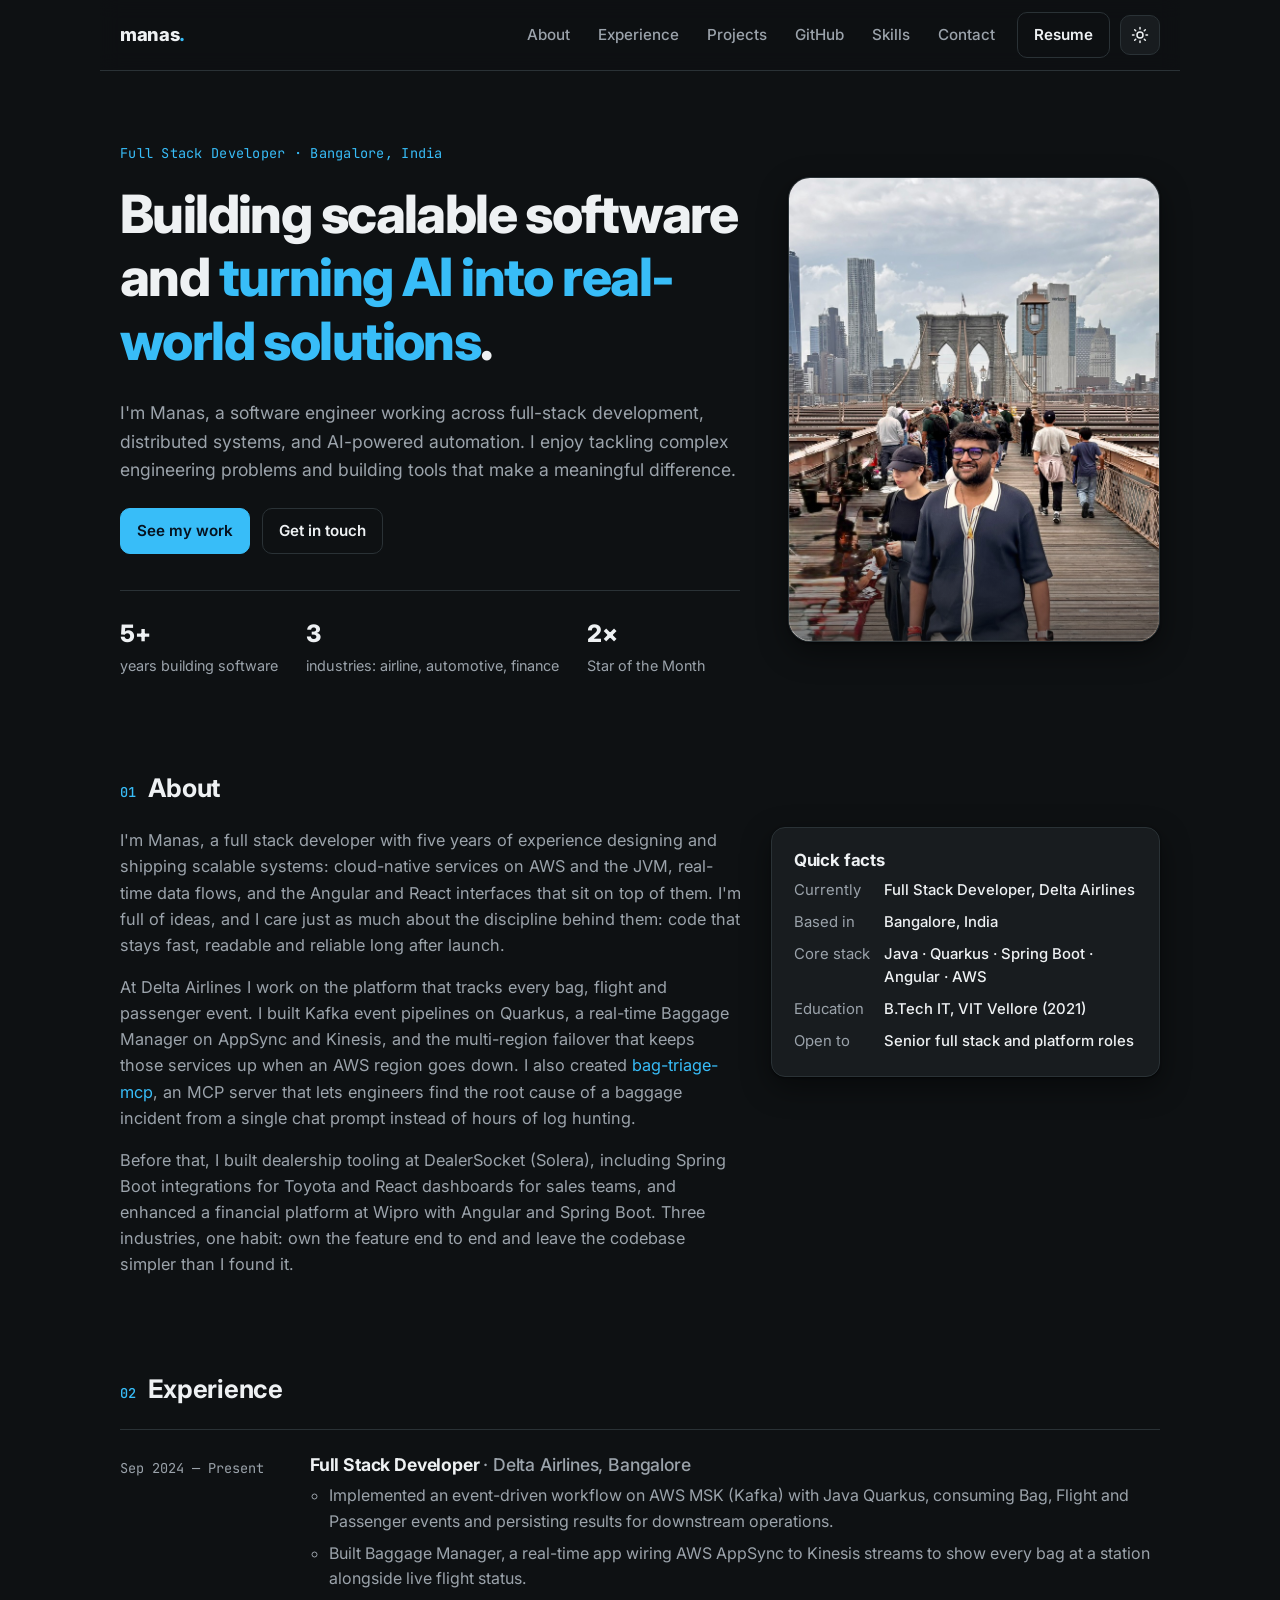
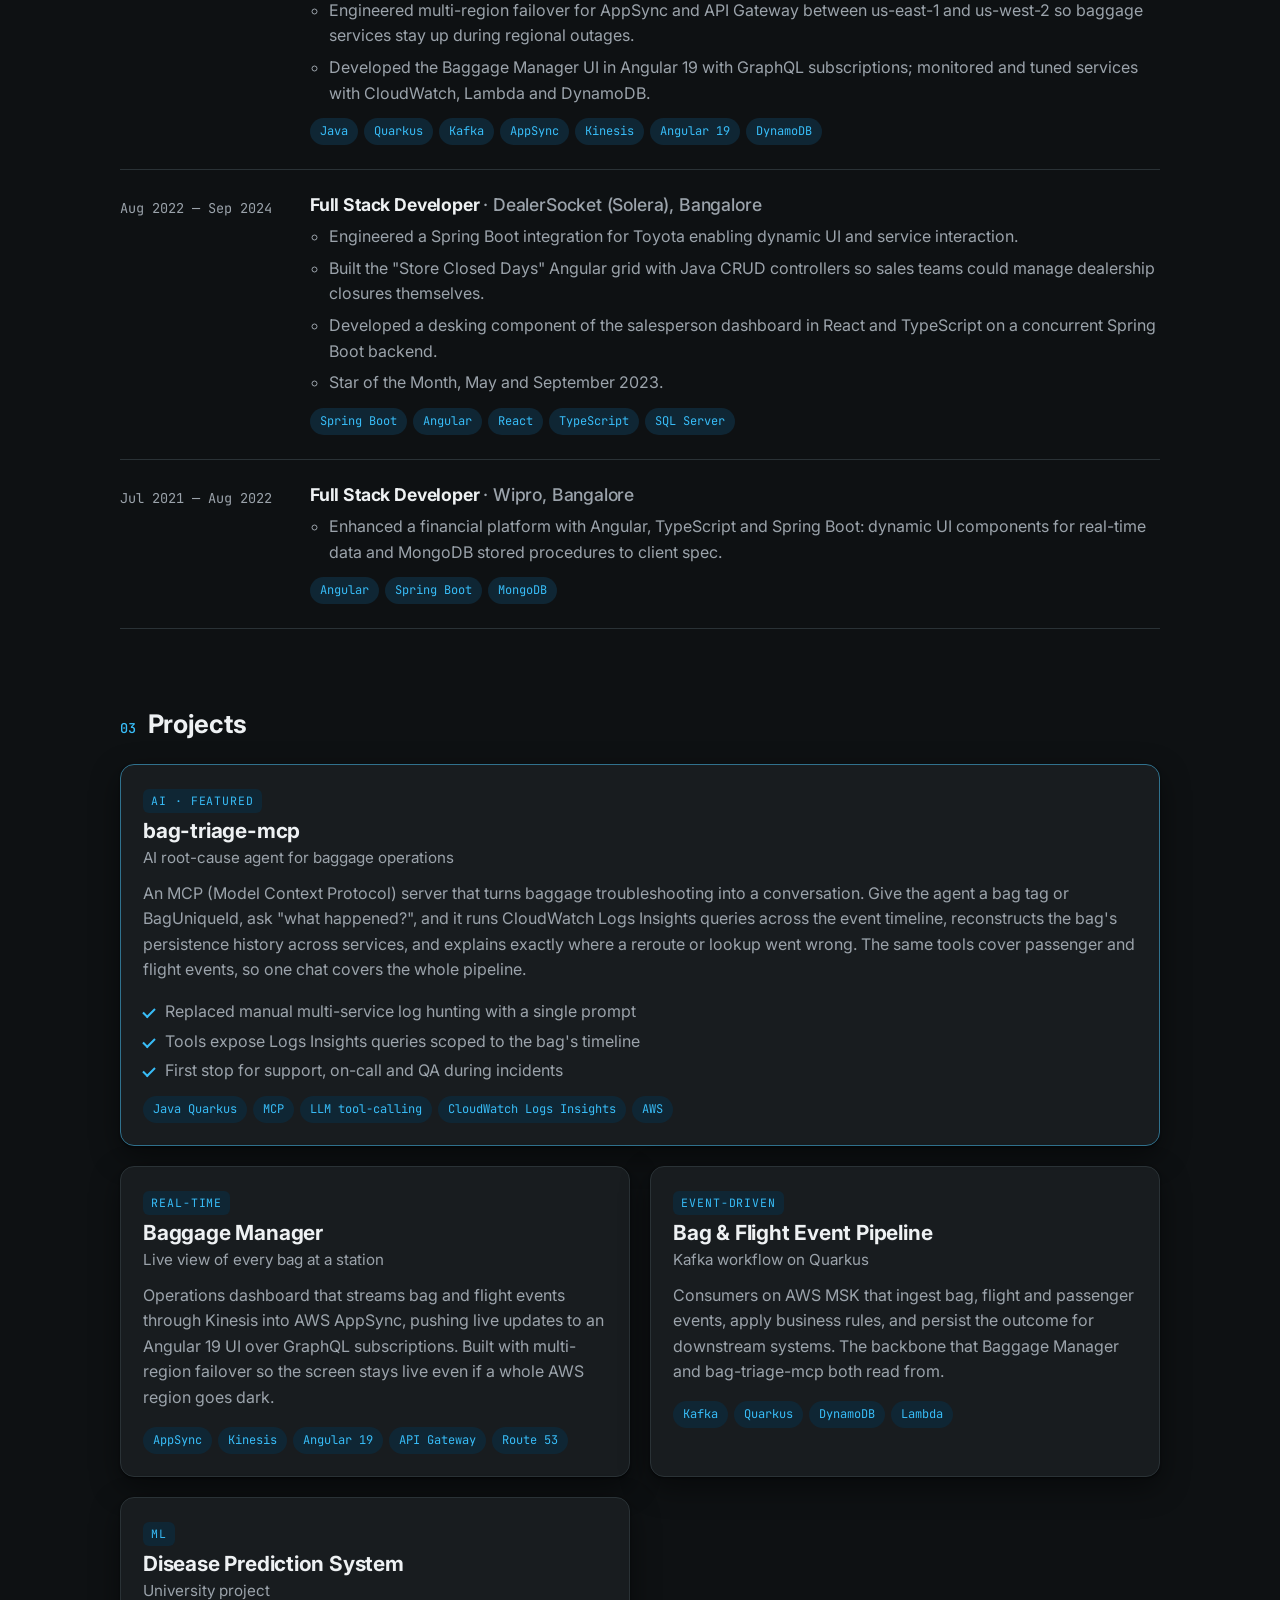
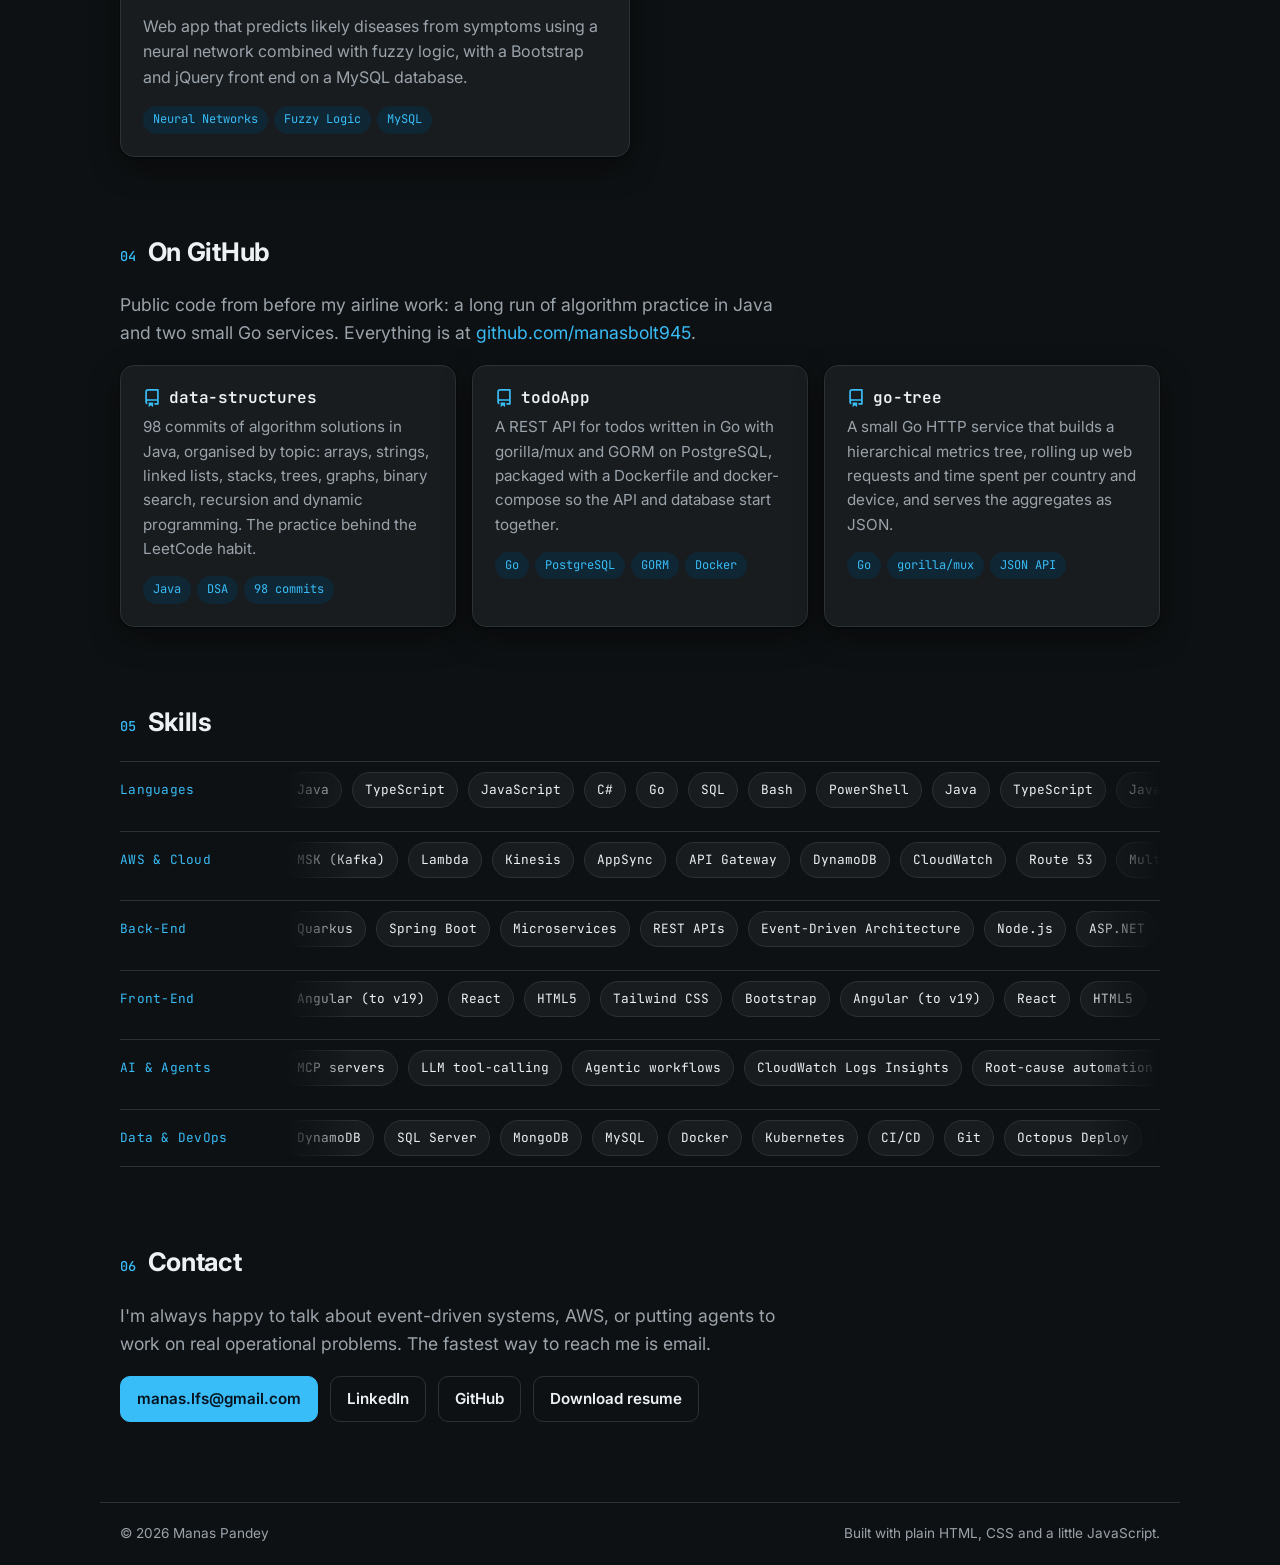
==== commit 266598fe: "Use the new tagline and intro in the hero Co-Authored-By: Claude Fable 5.1 <noreply@anthropic.com>" ====
--- a/index.html
+++ b/index.html
@@ -5,9 +5,9 @@
   <meta name="viewport" content="width=device-width, initial-scale=1, viewport-fit=cover" />
   <meta name="theme-color" content="#0e1113" />
   <title>Manas Pandey — Full Stack Developer</title>
-  <meta name="description" content="Manas Pandey builds reliable software at scale and brings AI into the systems people depend on, with five years of production work across airlines, automotive SaaS and cloud platforms." />
+  <meta name="description" content="Manas Pandey is a software engineer building scalable software and turning AI into real-world solutions across full-stack development, distributed systems and AI-powered automation." />
   <meta property="og:title" content="Manas Pandey — Full Stack Developer" />
-  <meta property="og:description" content="Reliable software at scale, with AI built into the systems people depend on. Five years of production work across airlines, SaaS and cloud." />
+  <meta property="og:description" content="Building scalable software and turning AI into real-world solutions. Full-stack development, distributed systems and AI-powered automation." />
   <meta property="og:type" content="website" />
   <link rel="icon" href="data:image/svg+xml,<svg xmlns='http://www.w3.org/2000/svg' viewBox='0 0 100 100'><rect width='100' height='100' rx='20' fill='%230f172a'/><text x='50' y='68' font-size='52' text-anchor='middle' fill='%2338bdf8' font-family='Helvetica,Arial' font-weight='700'>M</text></svg>" />
   <link rel="preconnect" href="https://fonts.googleapis.com" />
@@ -47,11 +47,11 @@
     <section class="hero">
       <div class="hero-text">
       <p class="eyebrow">Full Stack Developer · Bangalore, India</p>
-      <h1>I build reliable software at scale, and <span class="accent">bring AI into the systems people depend&nbsp;on</span>.</h1>
+      <h1>Building scalable software and <span class="accent">turning AI into real-world solutions</span>.</h1>
       <p class="lede">
-        Five years of production software across airlines, automotive SaaS and cloud platforms: services on AWS
-        and the JVM that stay up under load, interfaces in Angular and React that people rely on every shift,
-        and AI agents that take real operational problems off engineers' plates.
+        I'm Manas, a software engineer working across full-stack development, distributed systems, and
+        AI-powered automation. I enjoy tackling complex engineering problems and building tools that make a
+        meaningful difference.
       </p>
       <div class="hero-actions">
         <a class="btn btn-primary" href="#projects">See my work</a>
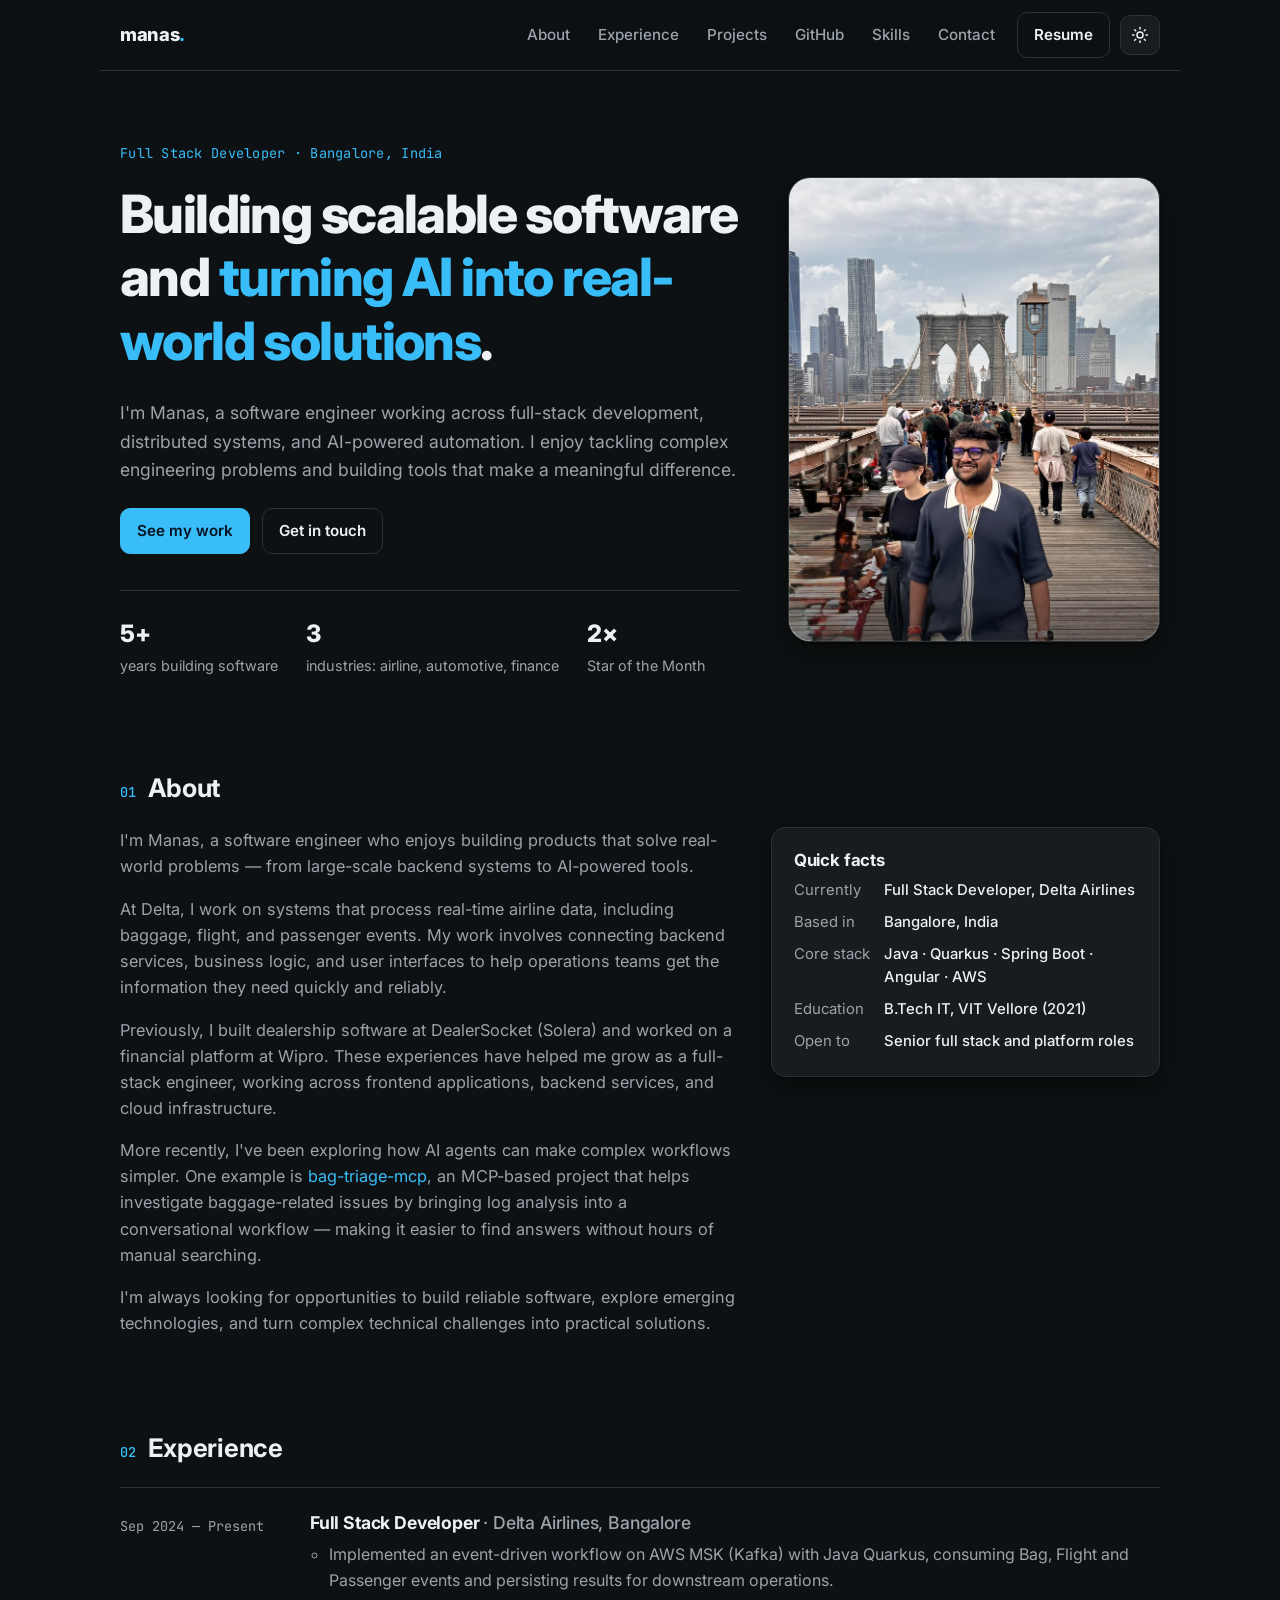
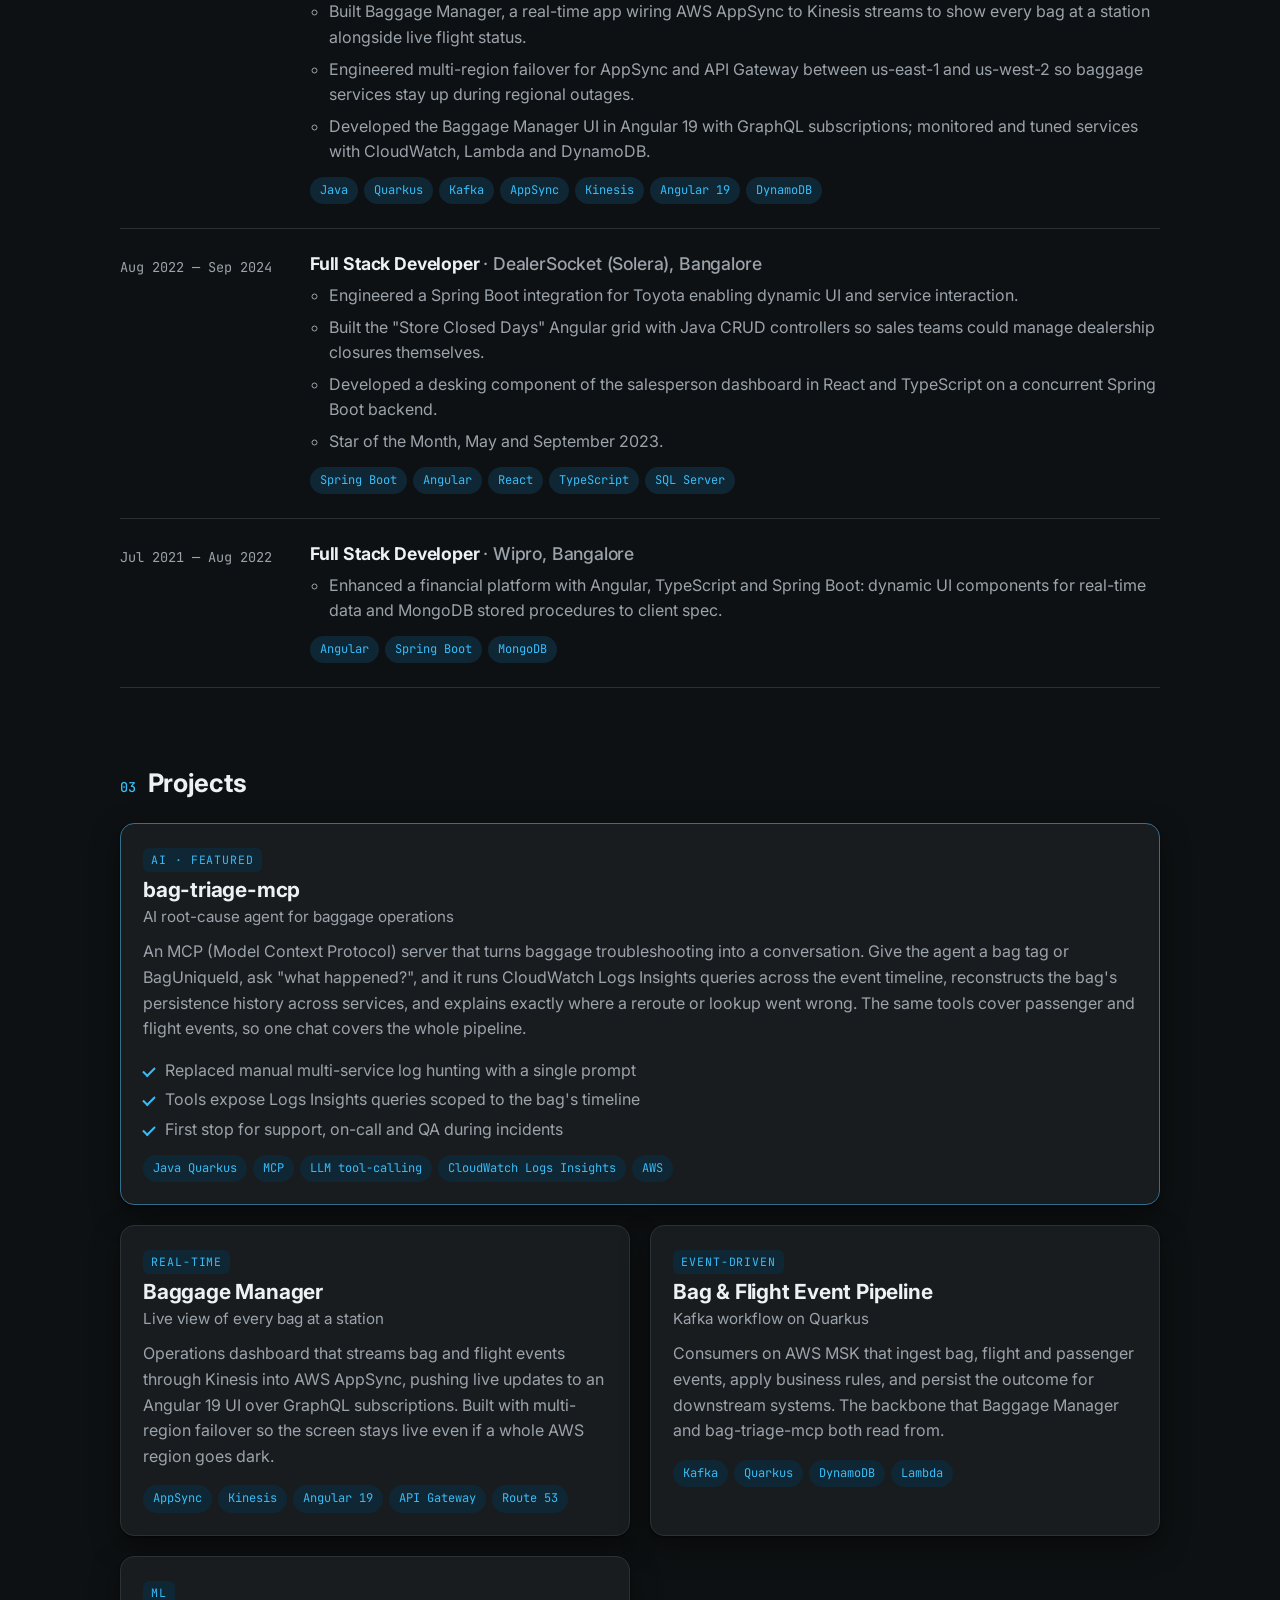
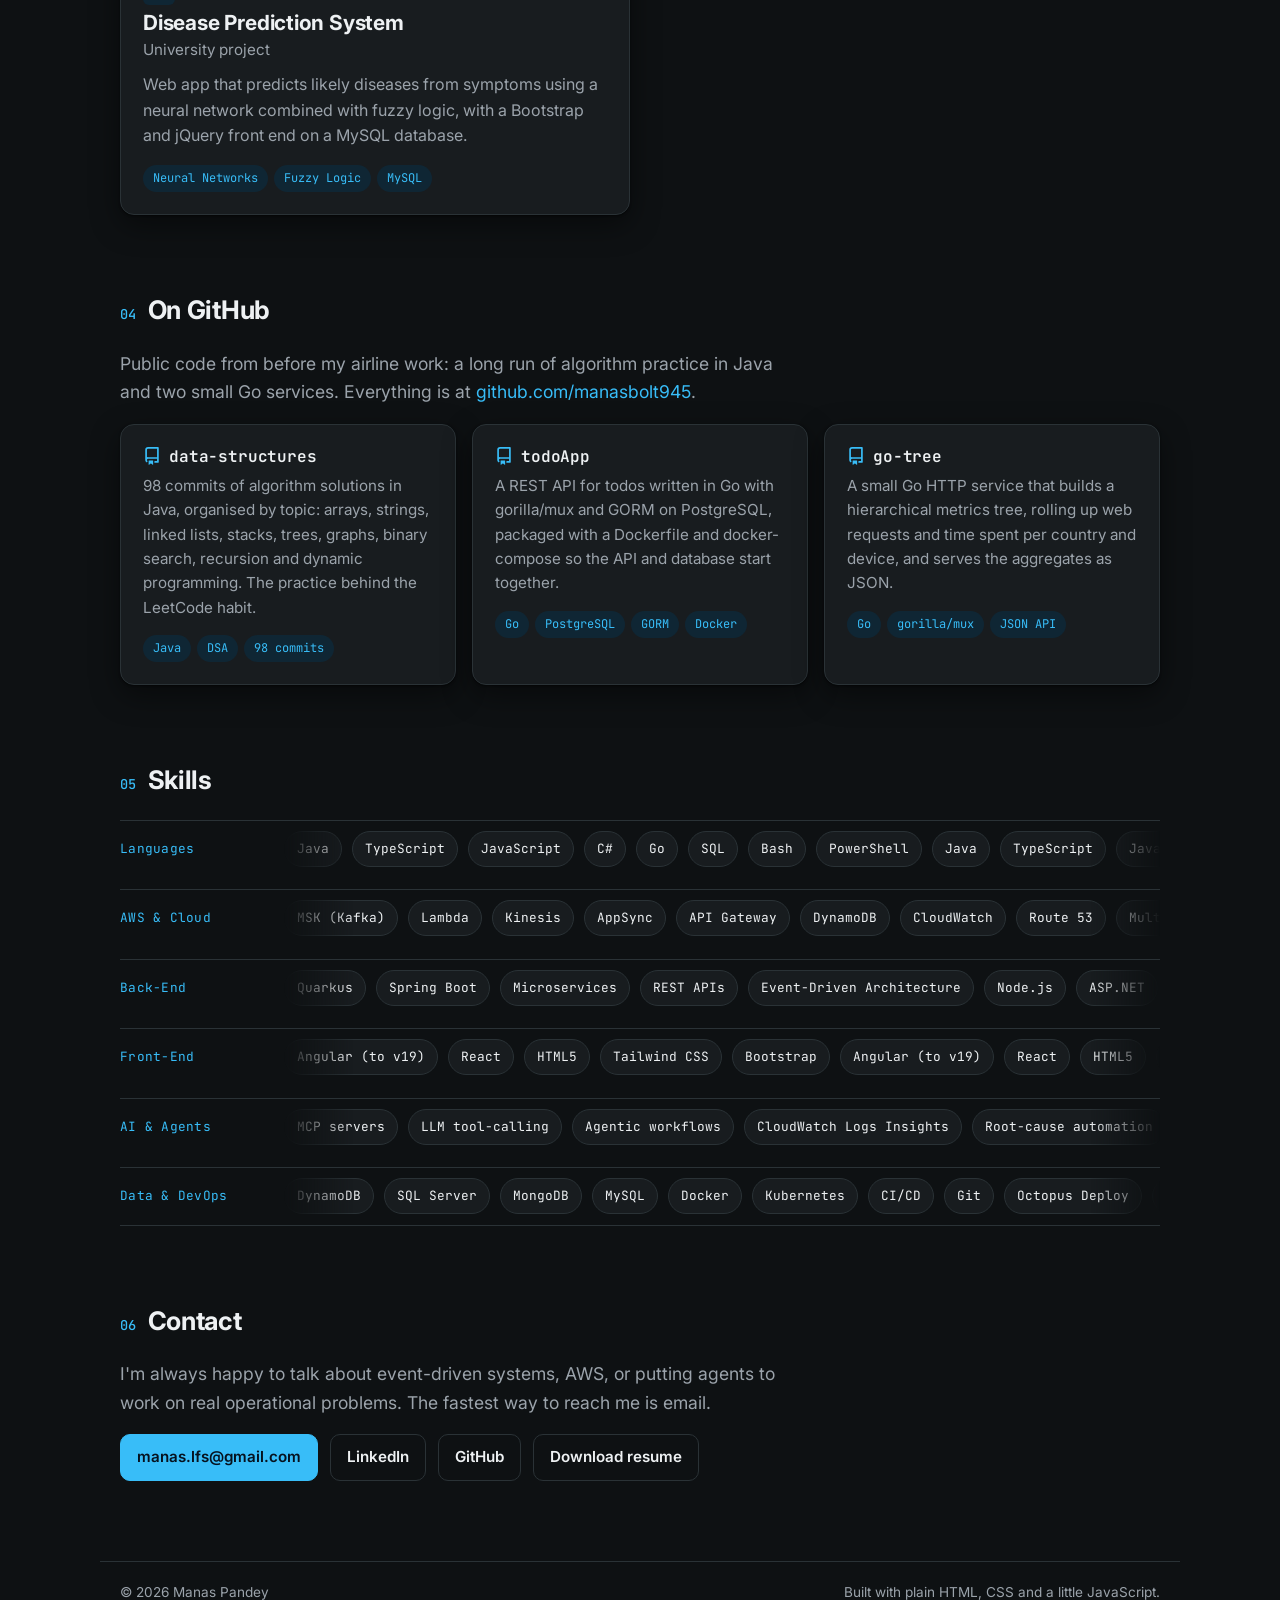
==== commit 957782a1: "Replace About section with new copy Co-Authored-By: Claude Fable 5.1 <noreply@anthropic.com>" ====
--- a/index.html
+++ b/index.html
@@ -74,23 +74,28 @@
       <div class="about-grid">
         <div class="prose">
           <p>
-            I'm Manas, a full stack developer with five years of experience designing and shipping scalable
-            systems: cloud-native services on AWS and the JVM, real-time data flows, and the Angular and React
-            interfaces that sit on top of them. I'm full of ideas, and I care just as much about the discipline
-            behind them: code that stays fast, readable and reliable long after launch.
-          </p>
-          <p>
-            At Delta Airlines I work on the platform that tracks every bag, flight and passenger event. I built
-            Kafka event pipelines on Quarkus, a real-time Baggage Manager on AppSync and Kinesis, and the
-            multi-region failover that keeps those services up when an AWS region goes down. I also created
-            <a href="#bag-triage">bag-triage-mcp</a>, an MCP server that lets engineers find the root cause of
-            a baggage incident from a single chat prompt instead of hours of log hunting.
-          </p>
-          <p>
-            Before that, I built dealership tooling at DealerSocket (Solera), including Spring Boot integrations
-            for Toyota and React dashboards for sales teams, and enhanced a financial platform at Wipro with
-            Angular and Spring Boot. Three industries, one habit: own the feature end to end and leave the
-            codebase simpler than I found it.
+            I'm Manas, a software engineer who enjoys building products that solve real-world problems — from
+            large-scale backend systems to AI-powered tools.
+          </p>
+          <p>
+            At Delta, I work on systems that process real-time airline data, including baggage, flight, and
+            passenger events. My work involves connecting backend services, business logic, and user interfaces
+            to help operations teams get the information they need quickly and reliably.
+          </p>
+          <p>
+            Previously, I built dealership software at DealerSocket (Solera) and worked on a financial platform
+            at Wipro. These experiences have helped me grow as a full-stack engineer, working across frontend
+            applications, backend services, and cloud infrastructure.
+          </p>
+          <p>
+            More recently, I've been exploring how AI agents can make complex workflows simpler. One example is
+            <a href="#bag-triage">bag-triage-mcp</a>, an MCP-based project that helps investigate baggage-related
+            issues by bringing log analysis into a conversational workflow — making it easier to find answers
+            without hours of manual searching.
+          </p>
+          <p>
+            I'm always looking for opportunities to build reliable software, explore emerging technologies, and
+            turn complex technical challenges into practical solutions.
           </p>
         </div>
         <aside class="card facts">
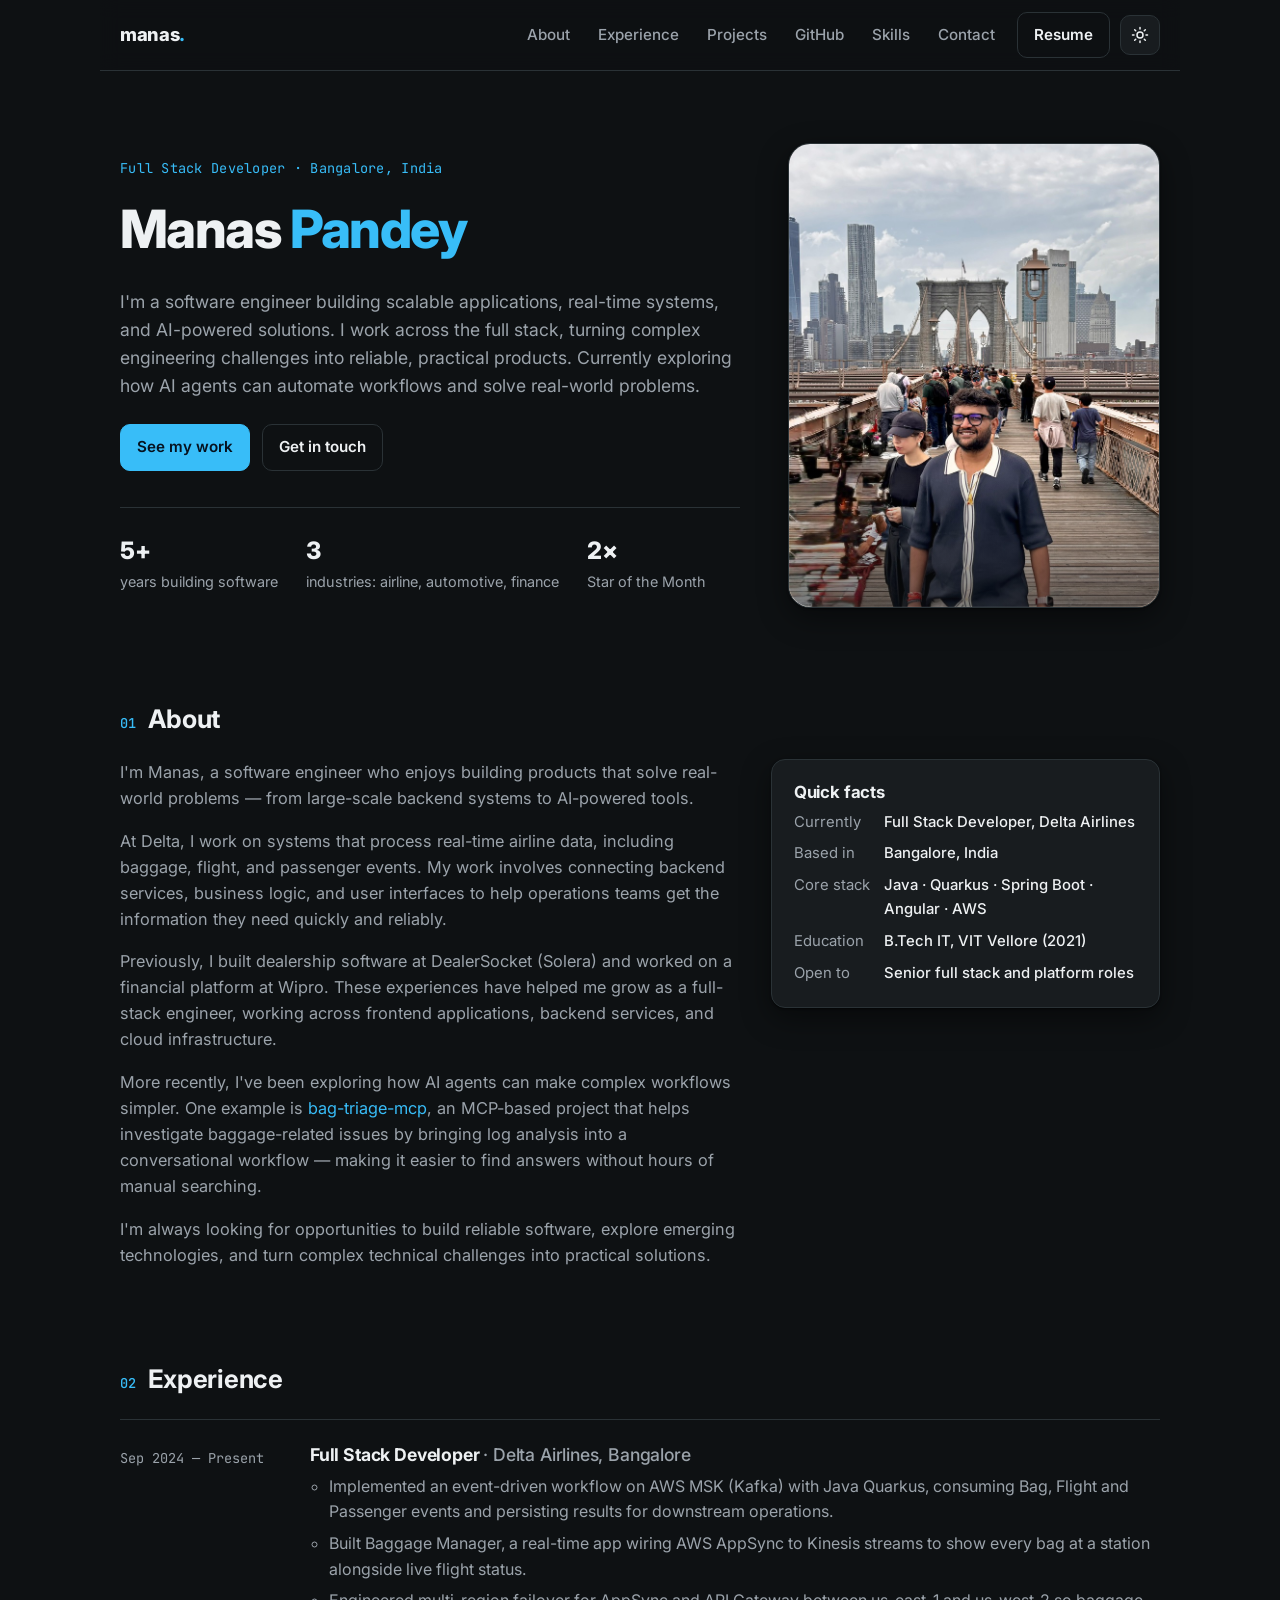
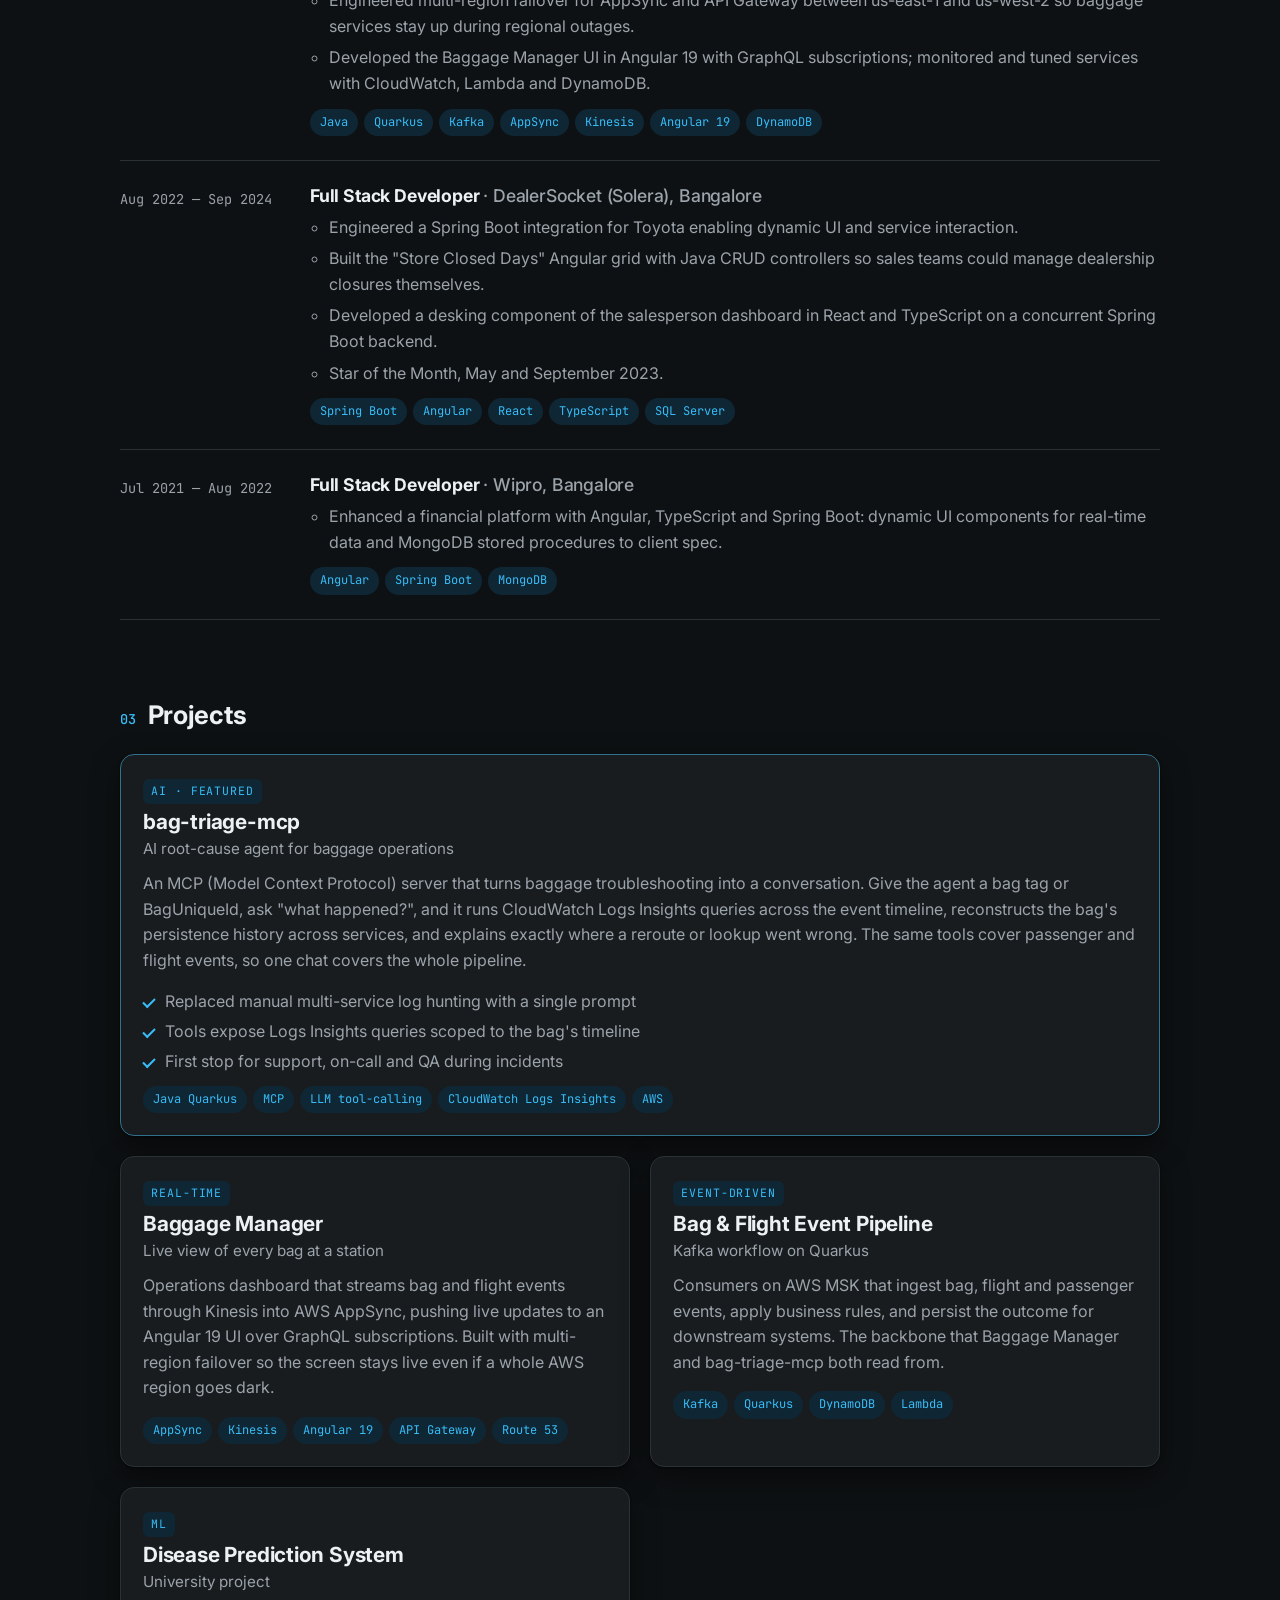
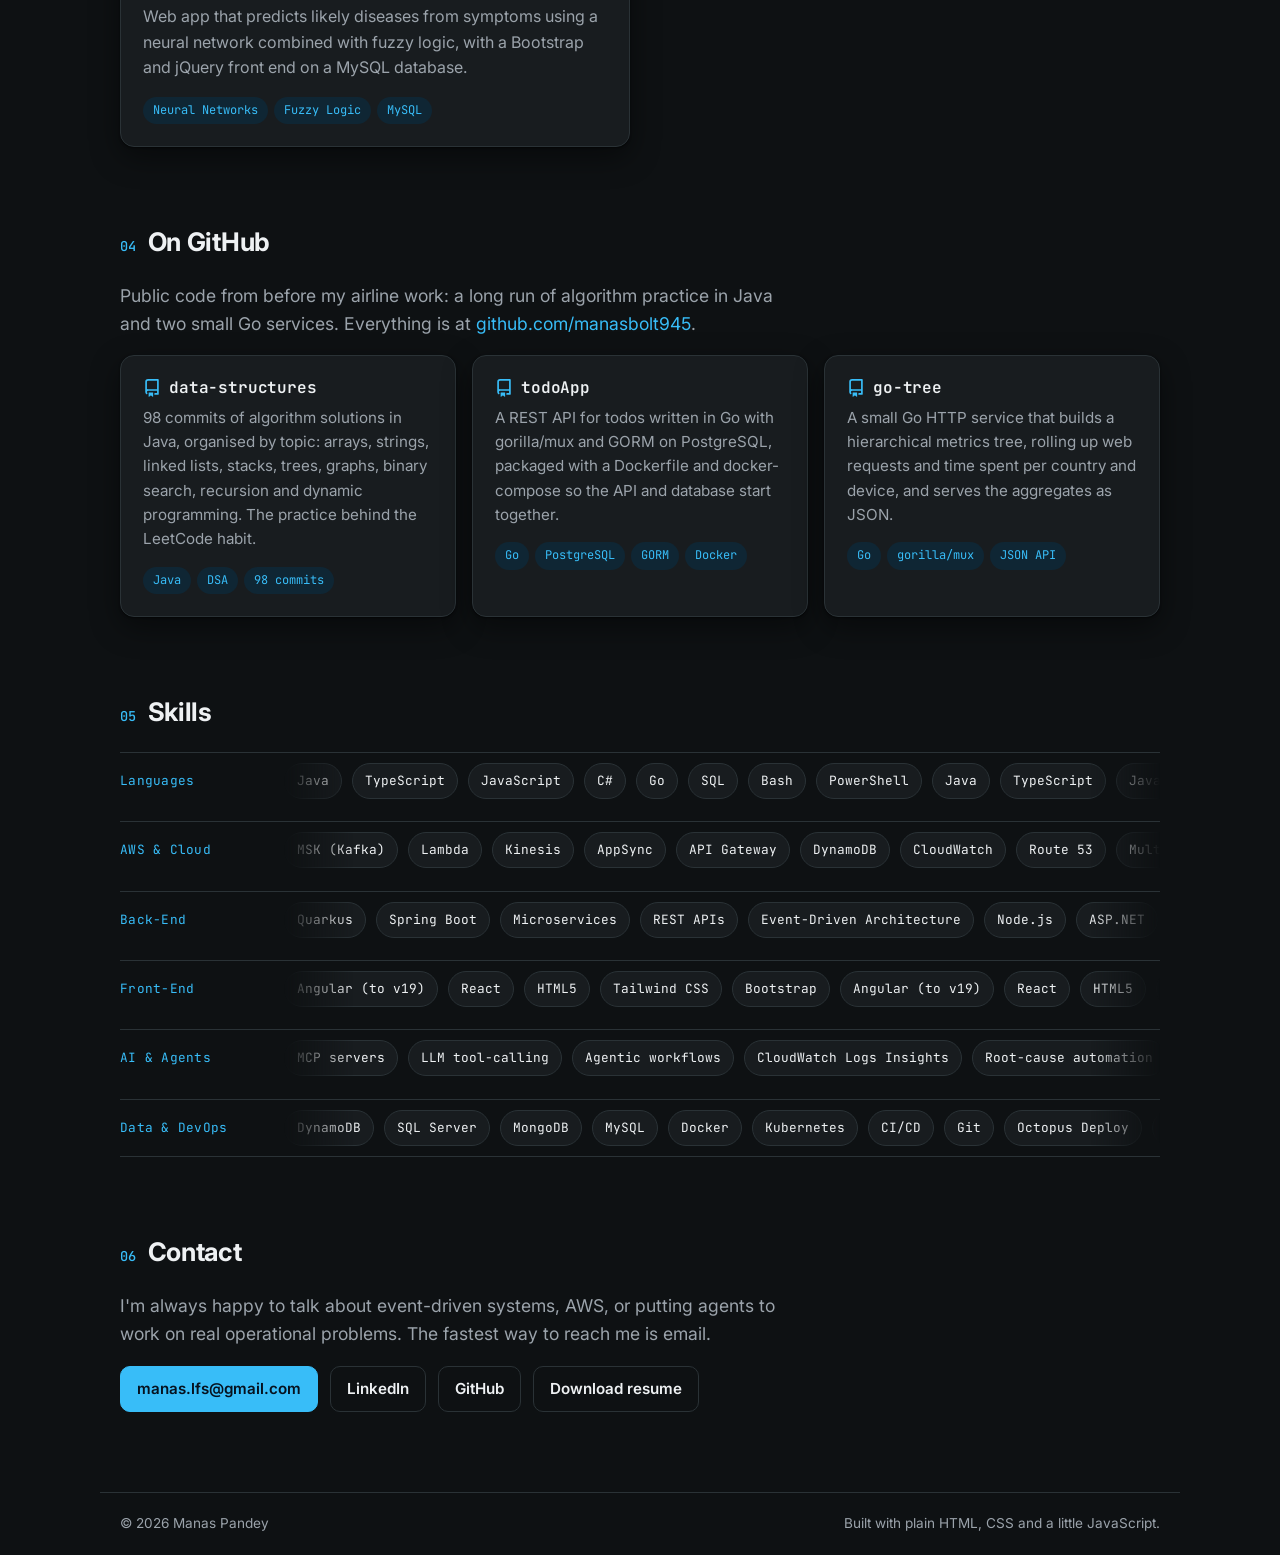
==== commit 13ee7605: "Hero: name as headline with new intro paragraph Co-Authored-By: Claude Fable 5.1 <noreply@anthropic." ====
--- a/index.html
+++ b/index.html
@@ -5,9 +5,9 @@
   <meta name="viewport" content="width=device-width, initial-scale=1, viewport-fit=cover" />
   <meta name="theme-color" content="#0e1113" />
   <title>Manas Pandey — Full Stack Developer</title>
-  <meta name="description" content="Manas Pandey is a software engineer building scalable software and turning AI into real-world solutions across full-stack development, distributed systems and AI-powered automation." />
+  <meta name="description" content="Manas Pandey is a software engineer building scalable applications, real-time systems and AI-powered solutions across the full stack." />
   <meta property="og:title" content="Manas Pandey — Full Stack Developer" />
-  <meta property="og:description" content="Building scalable software and turning AI into real-world solutions. Full-stack development, distributed systems and AI-powered automation." />
+  <meta property="og:description" content="Software engineer building scalable applications, real-time systems and AI-powered solutions, and exploring how AI agents can automate real-world workflows." />
   <meta property="og:type" content="website" />
   <link rel="icon" href="data:image/svg+xml,<svg xmlns='http://www.w3.org/2000/svg' viewBox='0 0 100 100'><rect width='100' height='100' rx='20' fill='%230f172a'/><text x='50' y='68' font-size='52' text-anchor='middle' fill='%2338bdf8' font-family='Helvetica,Arial' font-weight='700'>M</text></svg>" />
   <link rel="preconnect" href="https://fonts.googleapis.com" />
@@ -47,11 +47,11 @@
     <section class="hero">
       <div class="hero-text">
       <p class="eyebrow">Full Stack Developer · Bangalore, India</p>
-      <h1>Building scalable software and <span class="accent">turning AI into real-world solutions</span>.</h1>
+      <h1>Manas <span class="accent">Pandey</span></h1>
       <p class="lede">
-        I'm Manas, a software engineer working across full-stack development, distributed systems, and
-        AI-powered automation. I enjoy tackling complex engineering problems and building tools that make a
-        meaningful difference.
+        I'm a software engineer building scalable applications, real-time systems, and AI-powered solutions.
+        I work across the full stack, turning complex engineering challenges into reliable, practical products.
+        Currently exploring how AI agents can automate workflows and solve real-world problems.
       </p>
       <div class="hero-actions">
         <a class="btn btn-primary" href="#projects">See my work</a>
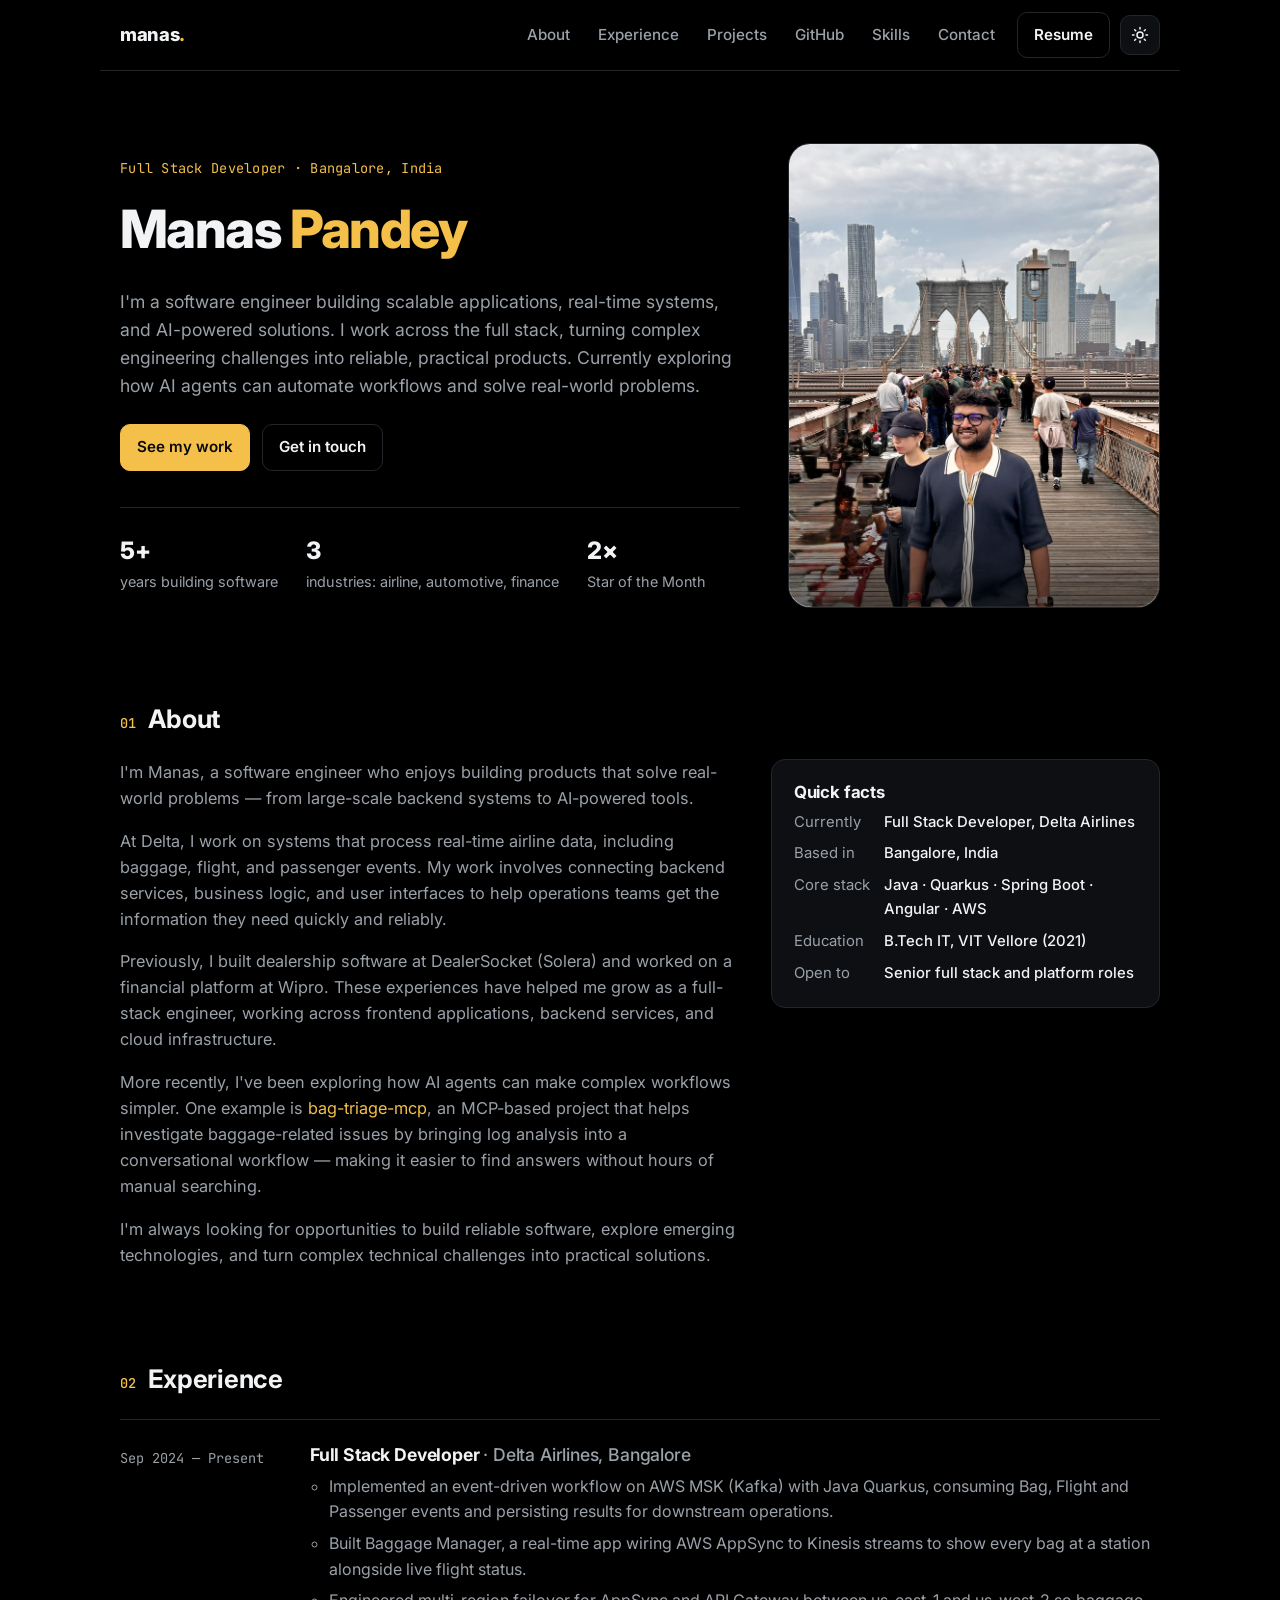
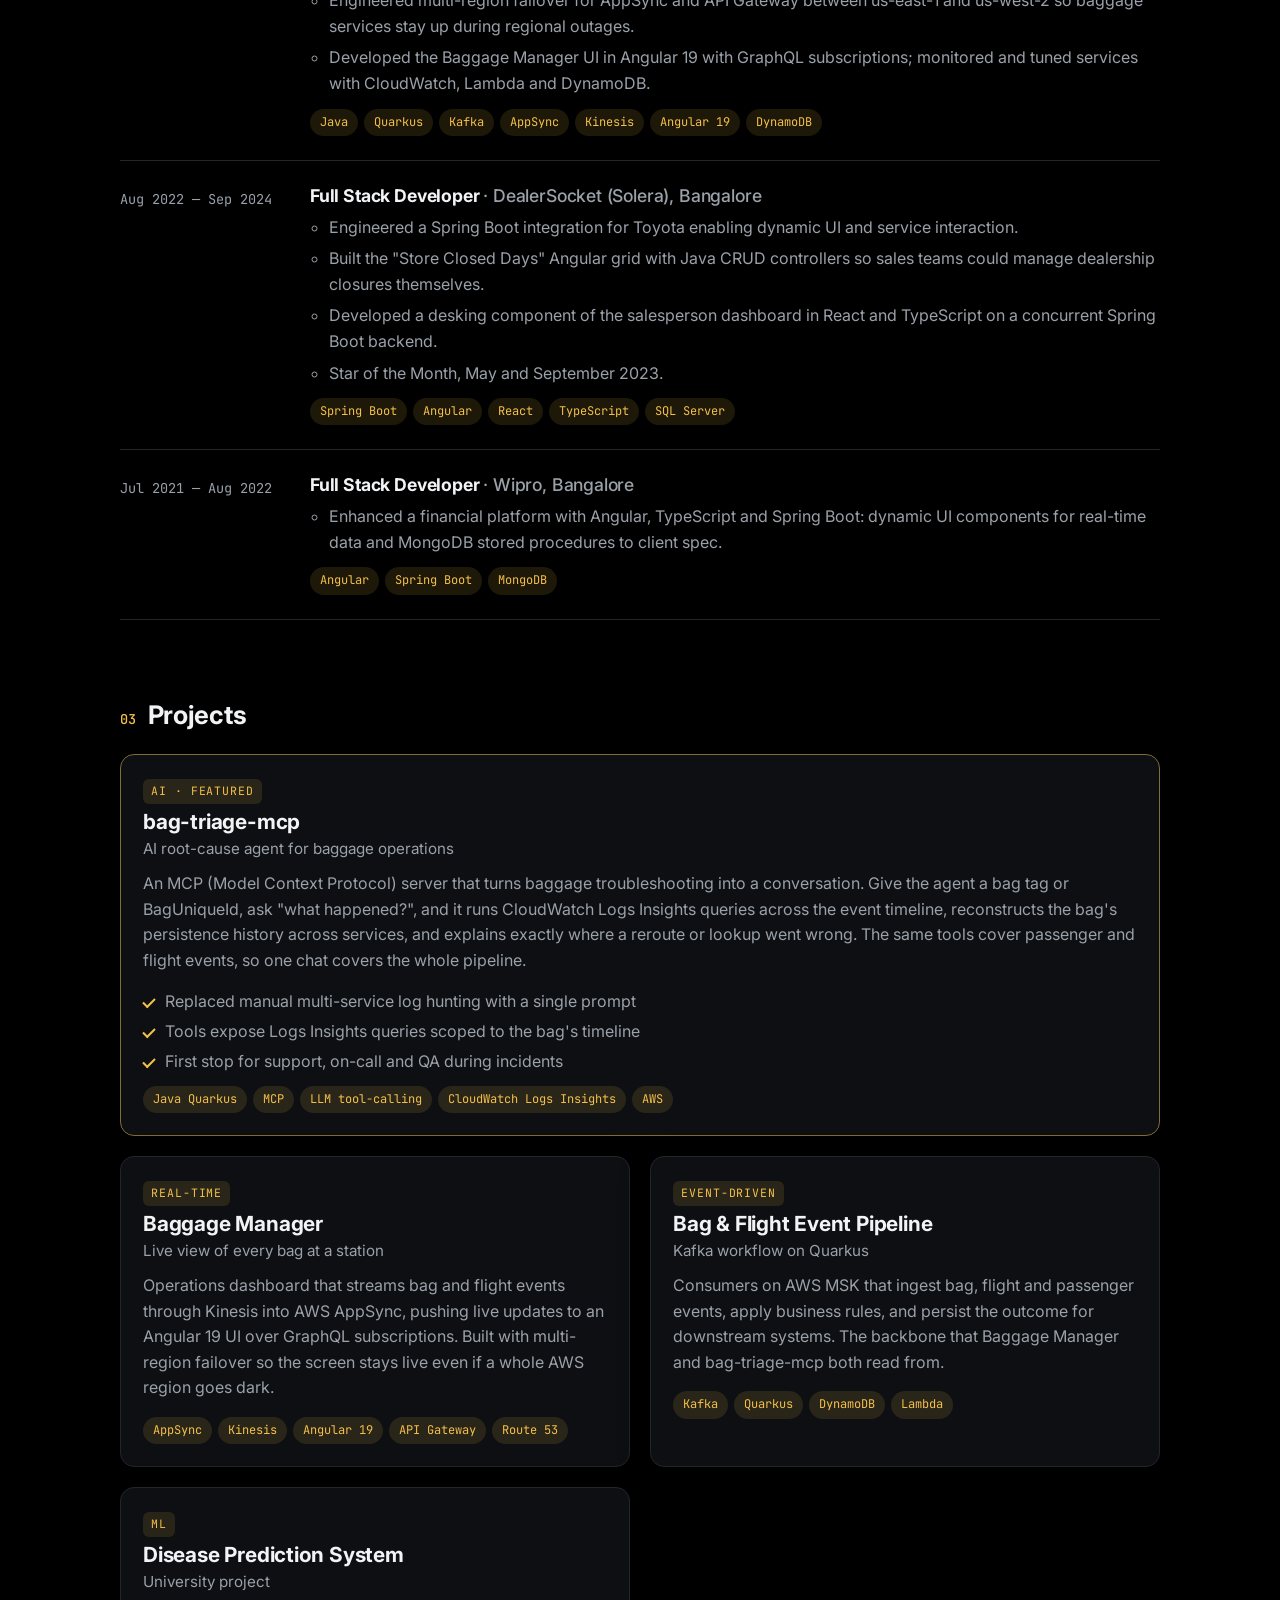
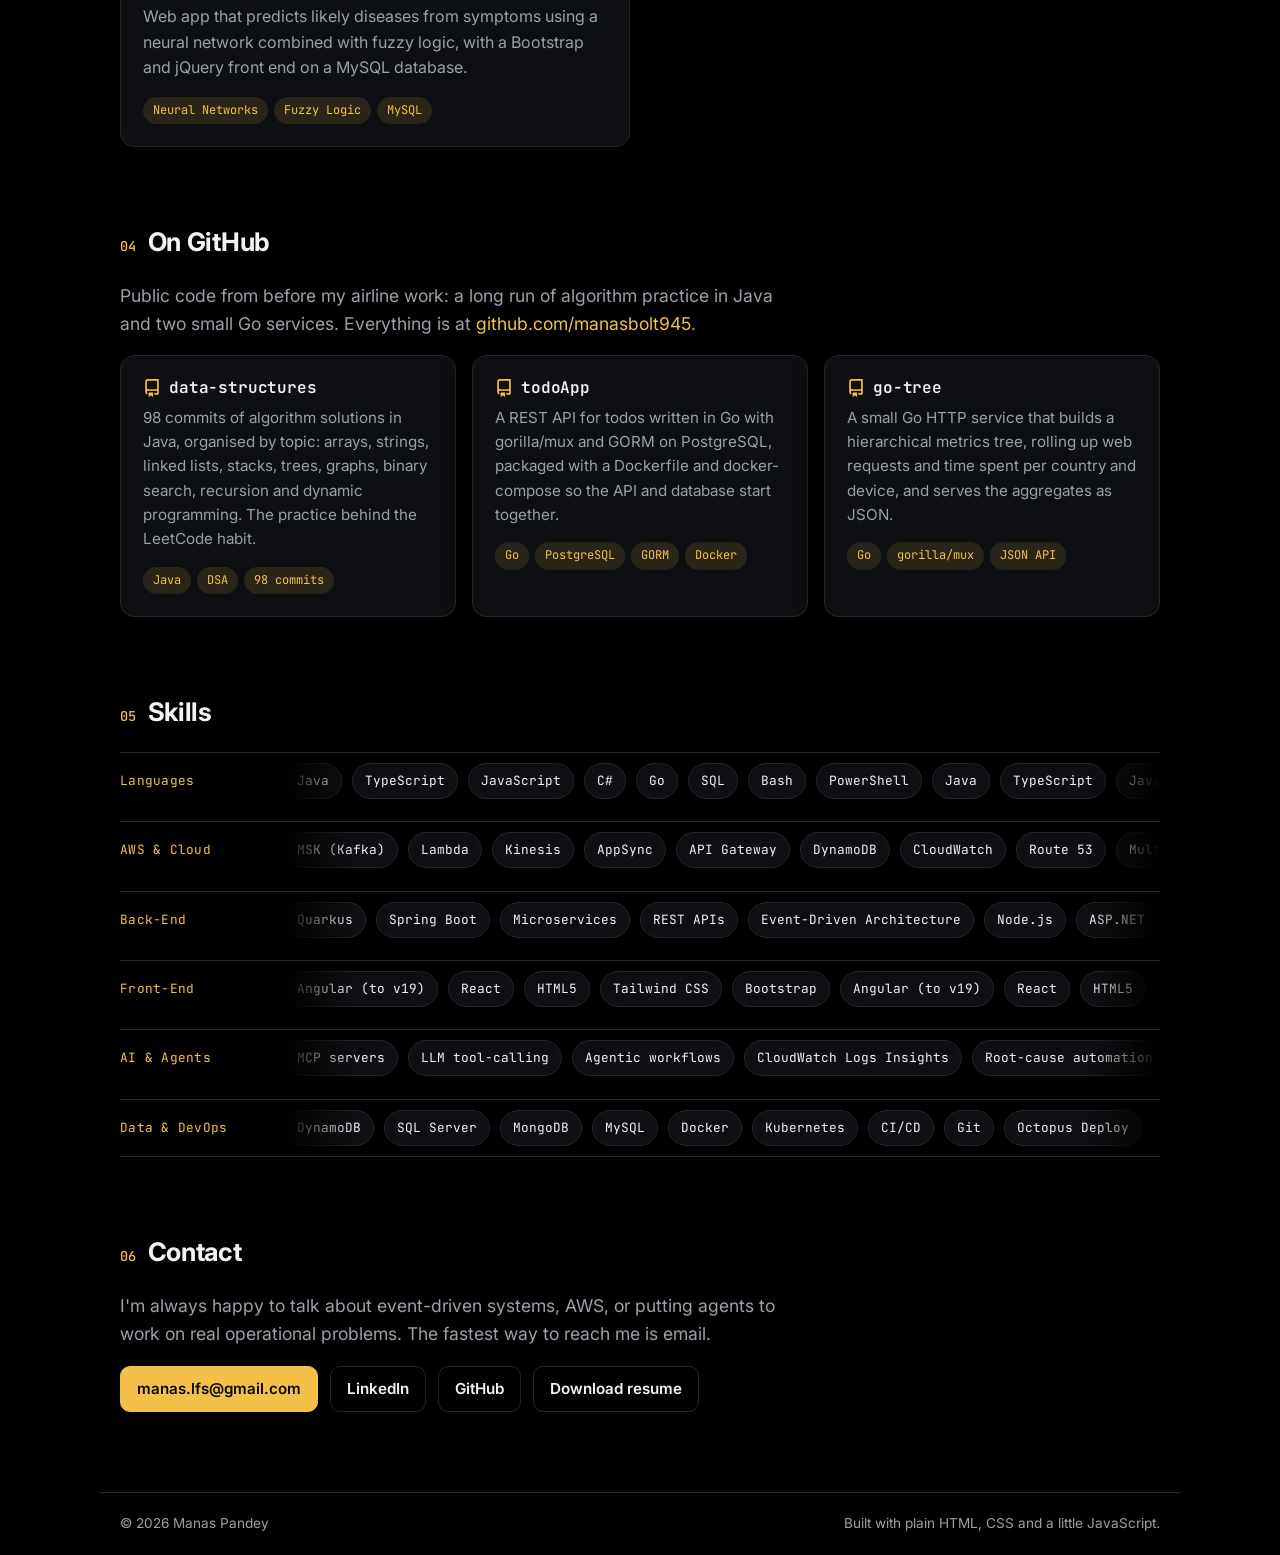
==== commit 662a0329: "AMOLED black background with golden yellow accent Co-Authored-By: Claude Fable 5.1 <noreply@anthropi" ====
--- a/index.html
+++ b/index.html
@@ -3,13 +3,13 @@
 <head>
   <meta charset="utf-8" />
   <meta name="viewport" content="width=device-width, initial-scale=1, viewport-fit=cover" />
-  <meta name="theme-color" content="#0e1113" />
+  <meta name="theme-color" content="#000000" />
   <title>Manas Pandey — Full Stack Developer</title>
   <meta name="description" content="Manas Pandey is a software engineer building scalable applications, real-time systems and AI-powered solutions across the full stack." />
   <meta property="og:title" content="Manas Pandey — Full Stack Developer" />
   <meta property="og:description" content="Software engineer building scalable applications, real-time systems and AI-powered solutions, and exploring how AI agents can automate real-world workflows." />
   <meta property="og:type" content="website" />
-  <link rel="icon" href="data:image/svg+xml,<svg xmlns='http://www.w3.org/2000/svg' viewBox='0 0 100 100'><rect width='100' height='100' rx='20' fill='%230f172a'/><text x='50' y='68' font-size='52' text-anchor='middle' fill='%2338bdf8' font-family='Helvetica,Arial' font-weight='700'>M</text></svg>" />
+  <link rel="icon" href="data:image/svg+xml,<svg xmlns='http://www.w3.org/2000/svg' viewBox='0 0 100 100'><rect width='100' height='100' rx='20' fill='%23000000'/><text x='50' y='68' font-size='52' text-anchor='middle' fill='%23f5c04a' font-family='Helvetica,Arial' font-weight='700'>M</text></svg>" />
   <link rel="preconnect" href="https://fonts.googleapis.com" />
   <link rel="preconnect" href="https://fonts.gstatic.com" crossorigin />
   <link href="https://fonts.googleapis.com/css2?family=Inter:wght@400;500;600;700;800&family=JetBrains+Mono:wght@400;500&display=swap" rel="stylesheet" />
--- a/styles.css
+++ b/styles.css
@@ -1,13 +1,13 @@
 /* ---------- Tokens (dark by default) ---------- */
 :root {
-  --bg: #0e1113;
-  --bg-elev: #181c1f;
-  --text: #eef1f3;
-  --muted: #9ba3ab;
-  --line: #2a3236;
-  --accent: #38bdf8;
-  --accent-soft: #0f2634;
-  --glow: rgba(56, 189, 248, .45);
+  --bg: #000000;
+  --bg-elev: #0d0f12;
+  --text: #f2f3f5;
+  --muted: #9aa1a9;
+  --line: #22262b;
+  --accent: #f5c04a;
+  --accent-soft: rgba(245, 192, 74, .12);
+  --glow: rgba(245, 192, 74, .45);
   --tab: #f3efe6;
   --tab-soft: rgba(243, 239, 230, .10);
   --tab-glow: rgba(243, 239, 230, .45);
@@ -25,9 +25,9 @@
   --text: #0f172a;
   --muted: #475569;
   --line: #e2e8f0;
-  --accent: #0369a1;
-  --accent-soft: #e0f2fe;
-  --glow: rgba(3, 105, 161, .28);
+  --accent: #a16207;
+  --accent-soft: rgba(161, 98, 7, .10);
+  --glow: rgba(161, 98, 7, .28);
   --tab: #0f172a;
   --tab-soft: rgba(15, 23, 42, .06);
   --tab-glow: rgba(15, 23, 42, .18);
@@ -114,7 +114,7 @@
   transition: transform .12s ease, box-shadow .12s ease, background .12s ease;
 }
 .btn:hover { text-decoration: none; transform: translateY(-1px); box-shadow: var(--shadow); }
-.btn-primary { background: var(--accent); border-color: var(--accent); color: #06121f; }
+.btn-primary { background: var(--accent); border-color: var(--accent); color: #0a0a0a; }
 :root[data-theme="light"] .btn-primary { color: #fff; }
 .btn-ghost { background: transparent; }
 
@@ -141,7 +141,7 @@
 .hero-photo::after {
   content: ""; position: absolute; inset: 0; border-radius: inherit; pointer-events: none;
   box-shadow: inset 0 0 0 1px rgba(255, 255, 255, .06);
-  background: linear-gradient(180deg, transparent 70%, rgba(14, 17, 19, .55));
+  background: linear-gradient(180deg, transparent 70%, rgba(0, 0, 0, .6));
 }
 .hero-photo img { width: 100%; height: 100%; object-fit: cover; object-position: 50% 30%; display: block; }
 .eyebrow {
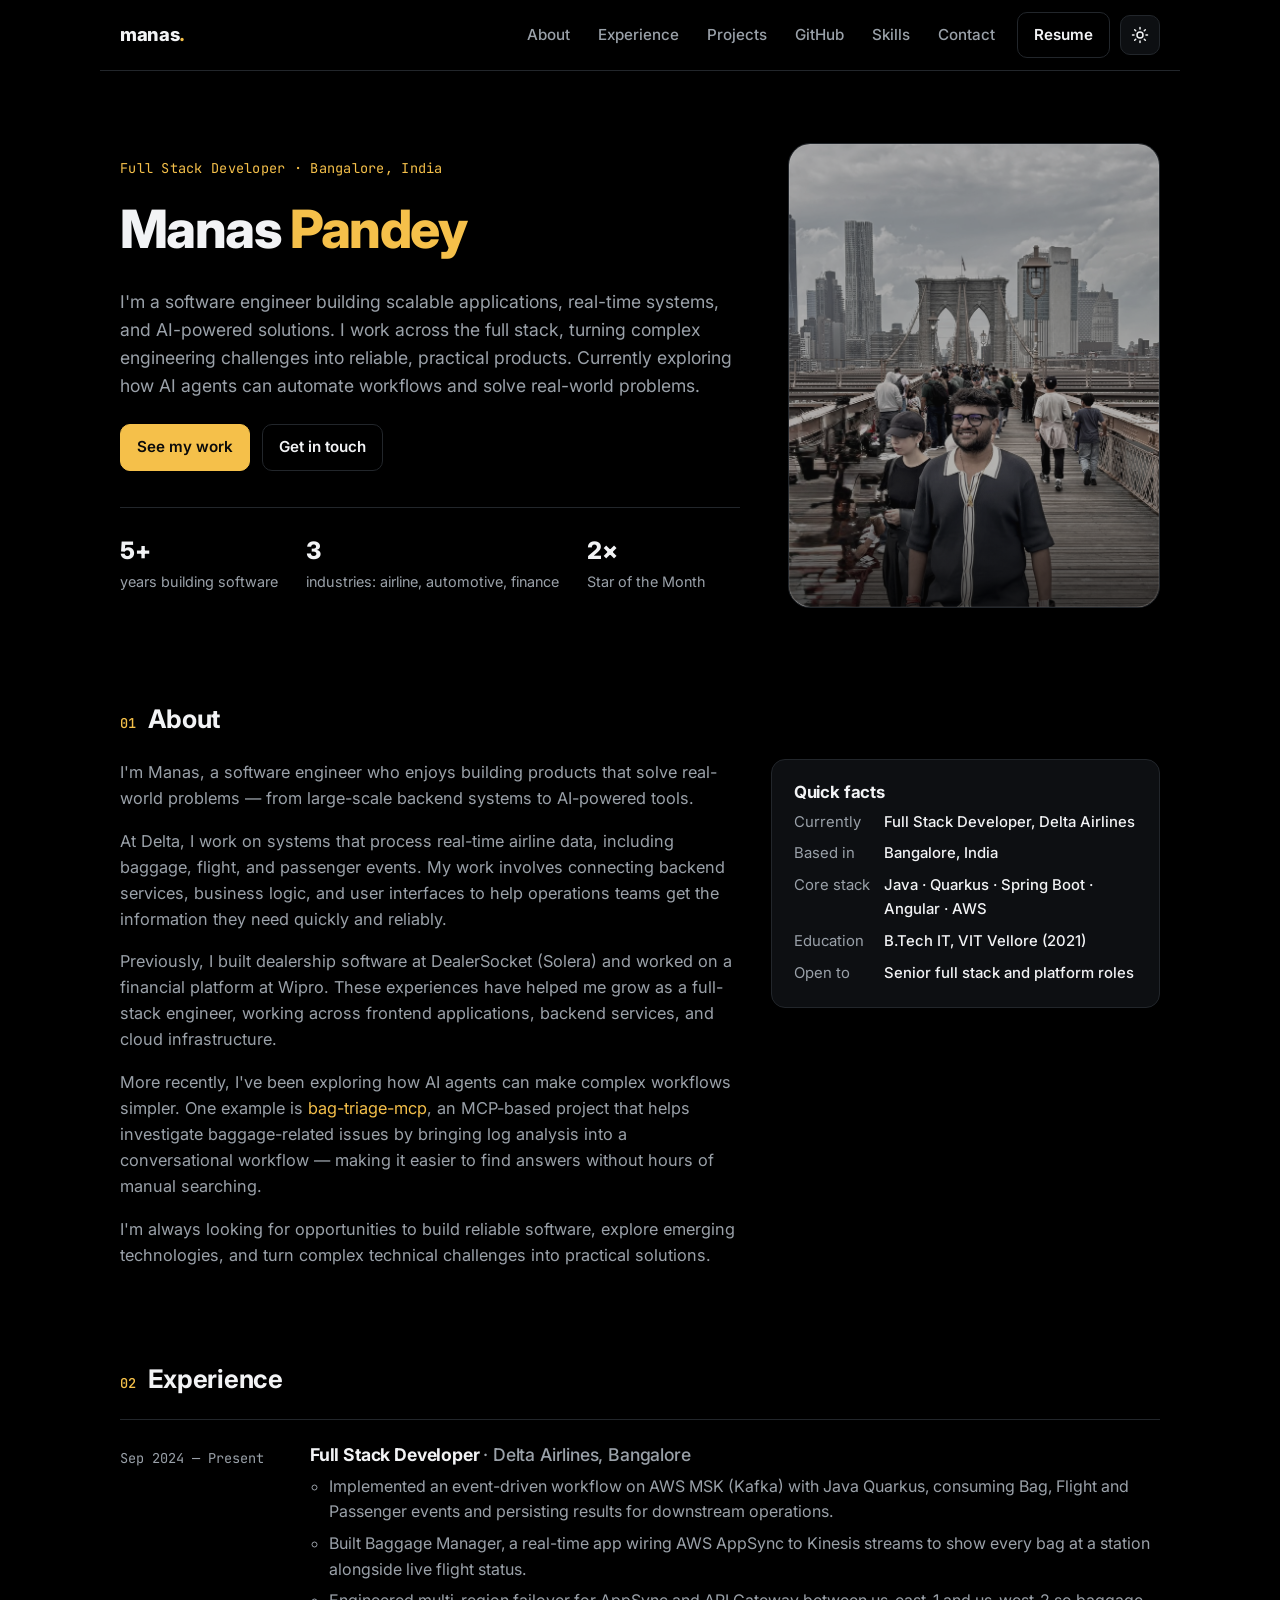
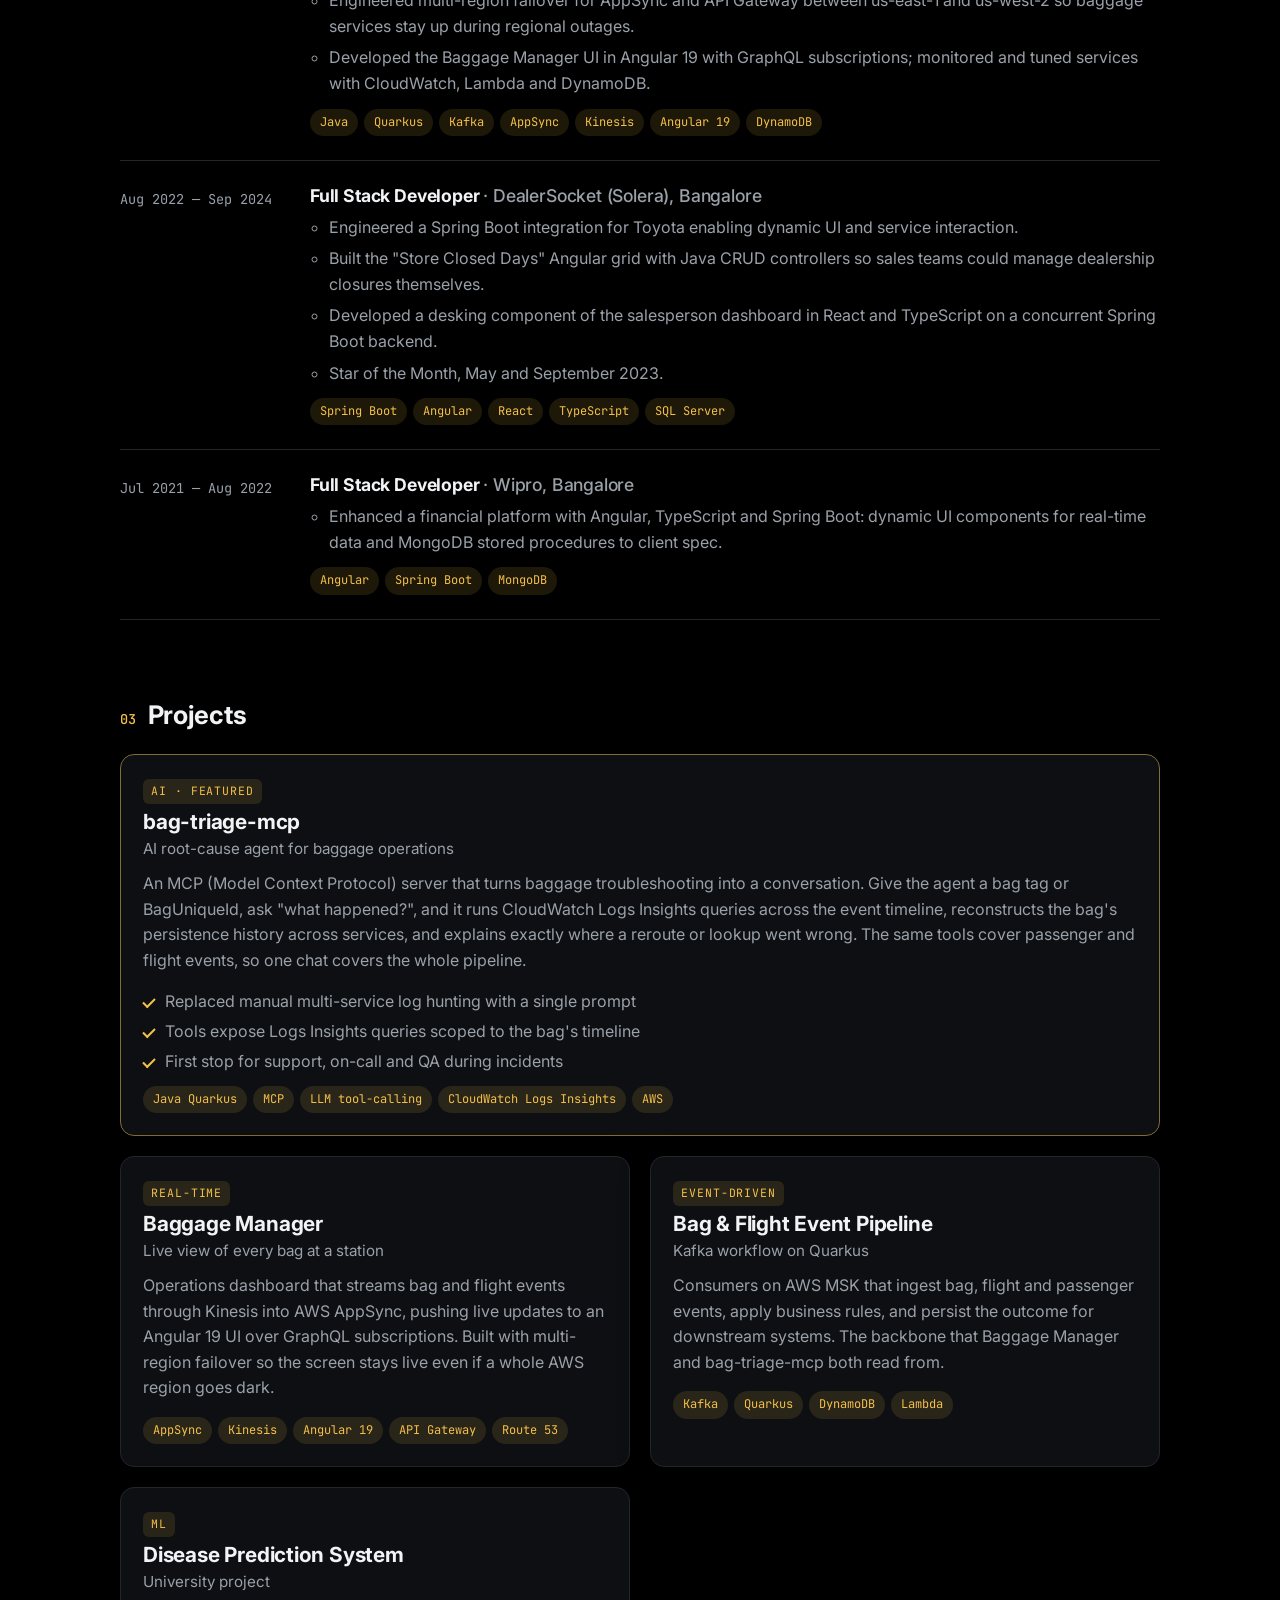
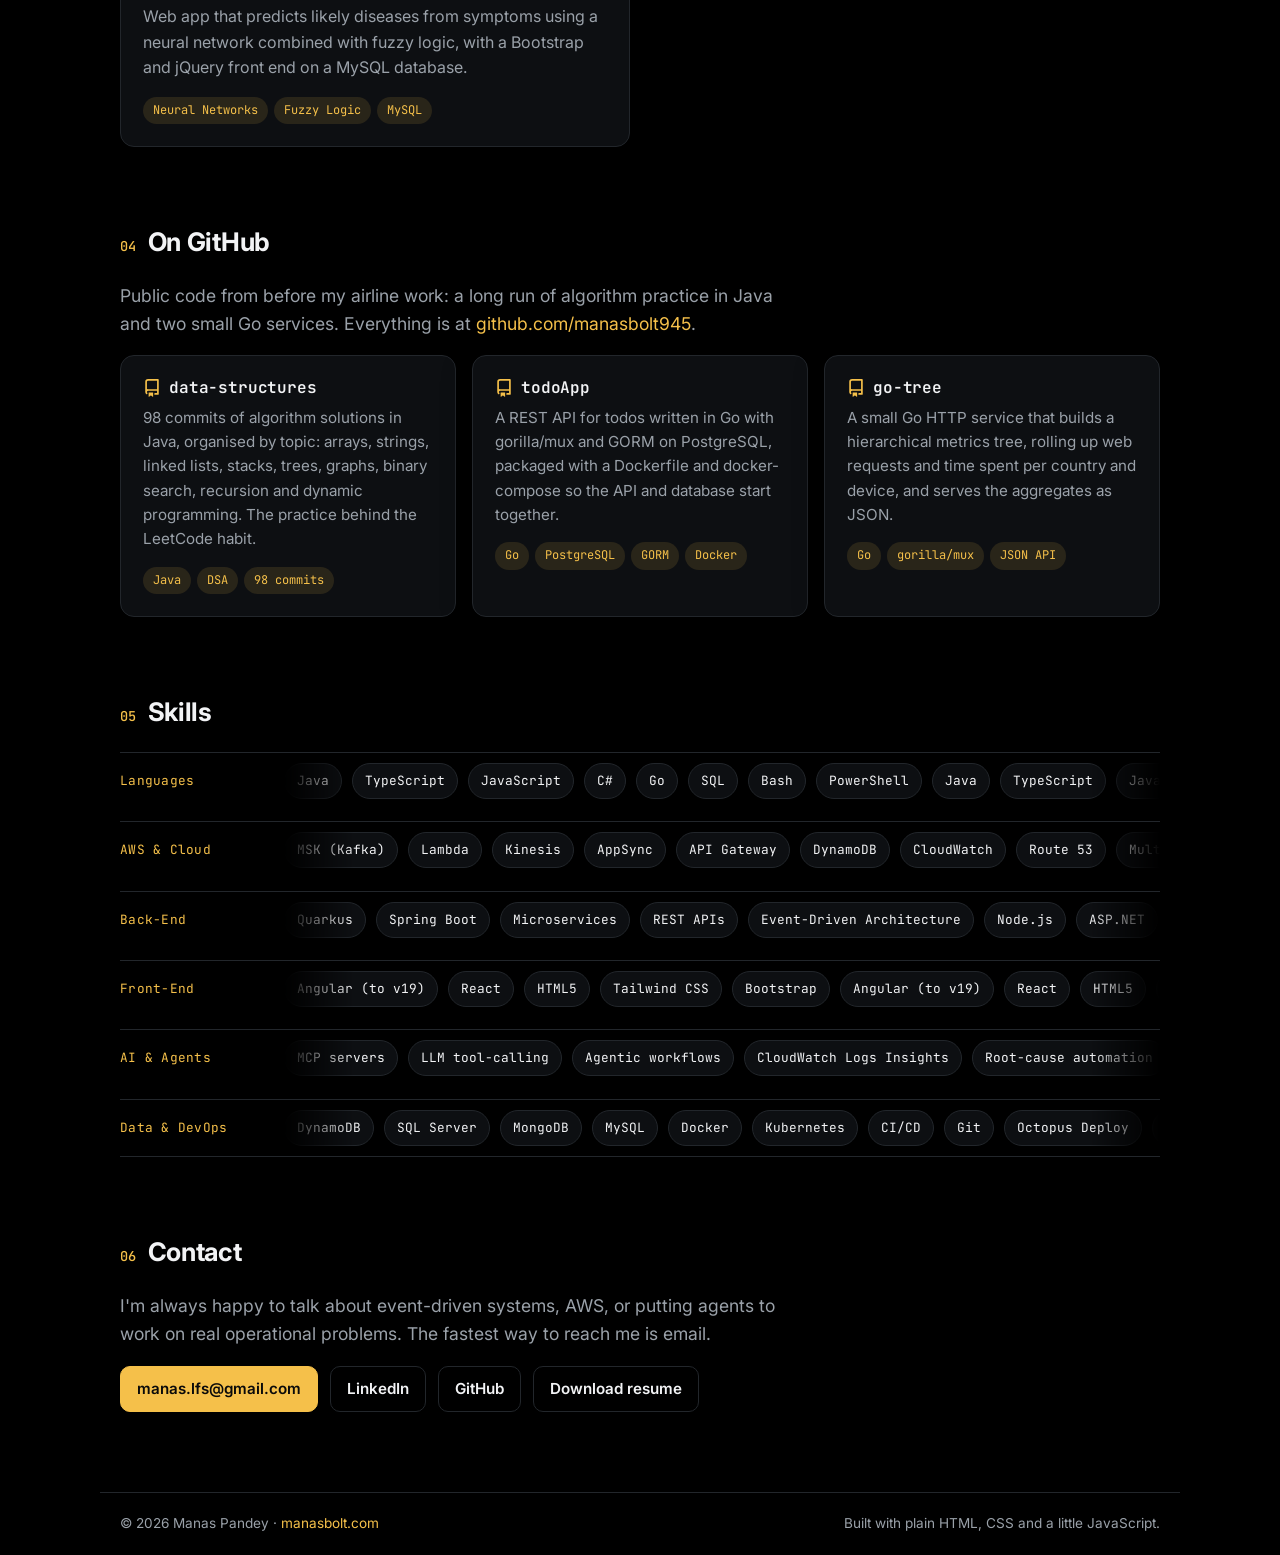
==== commit 8942649d: "Add manasbolt.com: canonical URL, footer link, updated resume, deploy docs Co-Authored-By: Claude Fa" ====
--- a/index.html
+++ b/index.html
@@ -9,6 +9,8 @@
   <meta property="og:title" content="Manas Pandey — Full Stack Developer" />
   <meta property="og:description" content="Software engineer building scalable applications, real-time systems and AI-powered solutions, and exploring how AI agents can automate real-world workflows." />
   <meta property="og:type" content="website" />
+  <meta property="og:url" content="https://manasbolt.com/" />
+  <link rel="canonical" href="https://manasbolt.com/" />
   <link rel="icon" href="data:image/svg+xml,<svg xmlns='http://www.w3.org/2000/svg' viewBox='0 0 100 100'><rect width='100' height='100' rx='20' fill='%23000000'/><text x='50' y='68' font-size='52' text-anchor='middle' fill='%23f5c04a' font-family='Helvetica,Arial' font-weight='700'>M</text></svg>" />
   <link rel="preconnect" href="https://fonts.googleapis.com" />
   <link rel="preconnect" href="https://fonts.gstatic.com" crossorigin />
@@ -286,7 +288,7 @@
   </main>
 
   <footer class="footer">
-    <span>© <span id="year"></span> Manas Pandey</span>
+    <span>© <span id="year"></span> Manas Pandey · <a href="https://manasbolt.com">manasbolt.com</a></span>
     <span>Built with plain HTML, CSS and a little JavaScript.</span>
   </footer>
 
--- a/styles.css
+++ b/styles.css
@@ -143,7 +143,25 @@
   box-shadow: inset 0 0 0 1px rgba(255, 255, 255, .06);
   background: linear-gradient(180deg, transparent 70%, rgba(0, 0, 0, .6));
 }
-.hero-photo img { width: 100%; height: 100%; object-fit: cover; object-position: 50% 30%; display: block; }
+.hero-photo img {
+  width: 100%; height: 100%; object-fit: cover; object-position: 50% 30%; display: block;
+  /* Resting state: muted and slightly dim; hover restores the original */
+  filter: grayscale(.55) brightness(.72) contrast(.95);
+  transform: scale(1.02);
+  transition: filter .6s ease, transform .6s ease;
+}
+.hero-photo::after { transition: opacity .6s ease; }
+.hero-photo:hover img, .hero-photo:focus-within img {
+  filter: none; transform: scale(1);
+}
+.hero-photo:hover::after { opacity: 0; }
+@media (hover: none) {
+  /* Touch screens have no hover, so show the photo at full quality */
+  .hero-photo img { filter: none; transform: none; }
+}
+@media (prefers-reduced-motion: reduce) {
+  .hero-photo img, .hero-photo::after { transition: none; }
+}
 .eyebrow {
   font-family: var(--mono); font-size: .85rem; color: var(--accent);
   margin-bottom: 18px; letter-spacing: .02em;
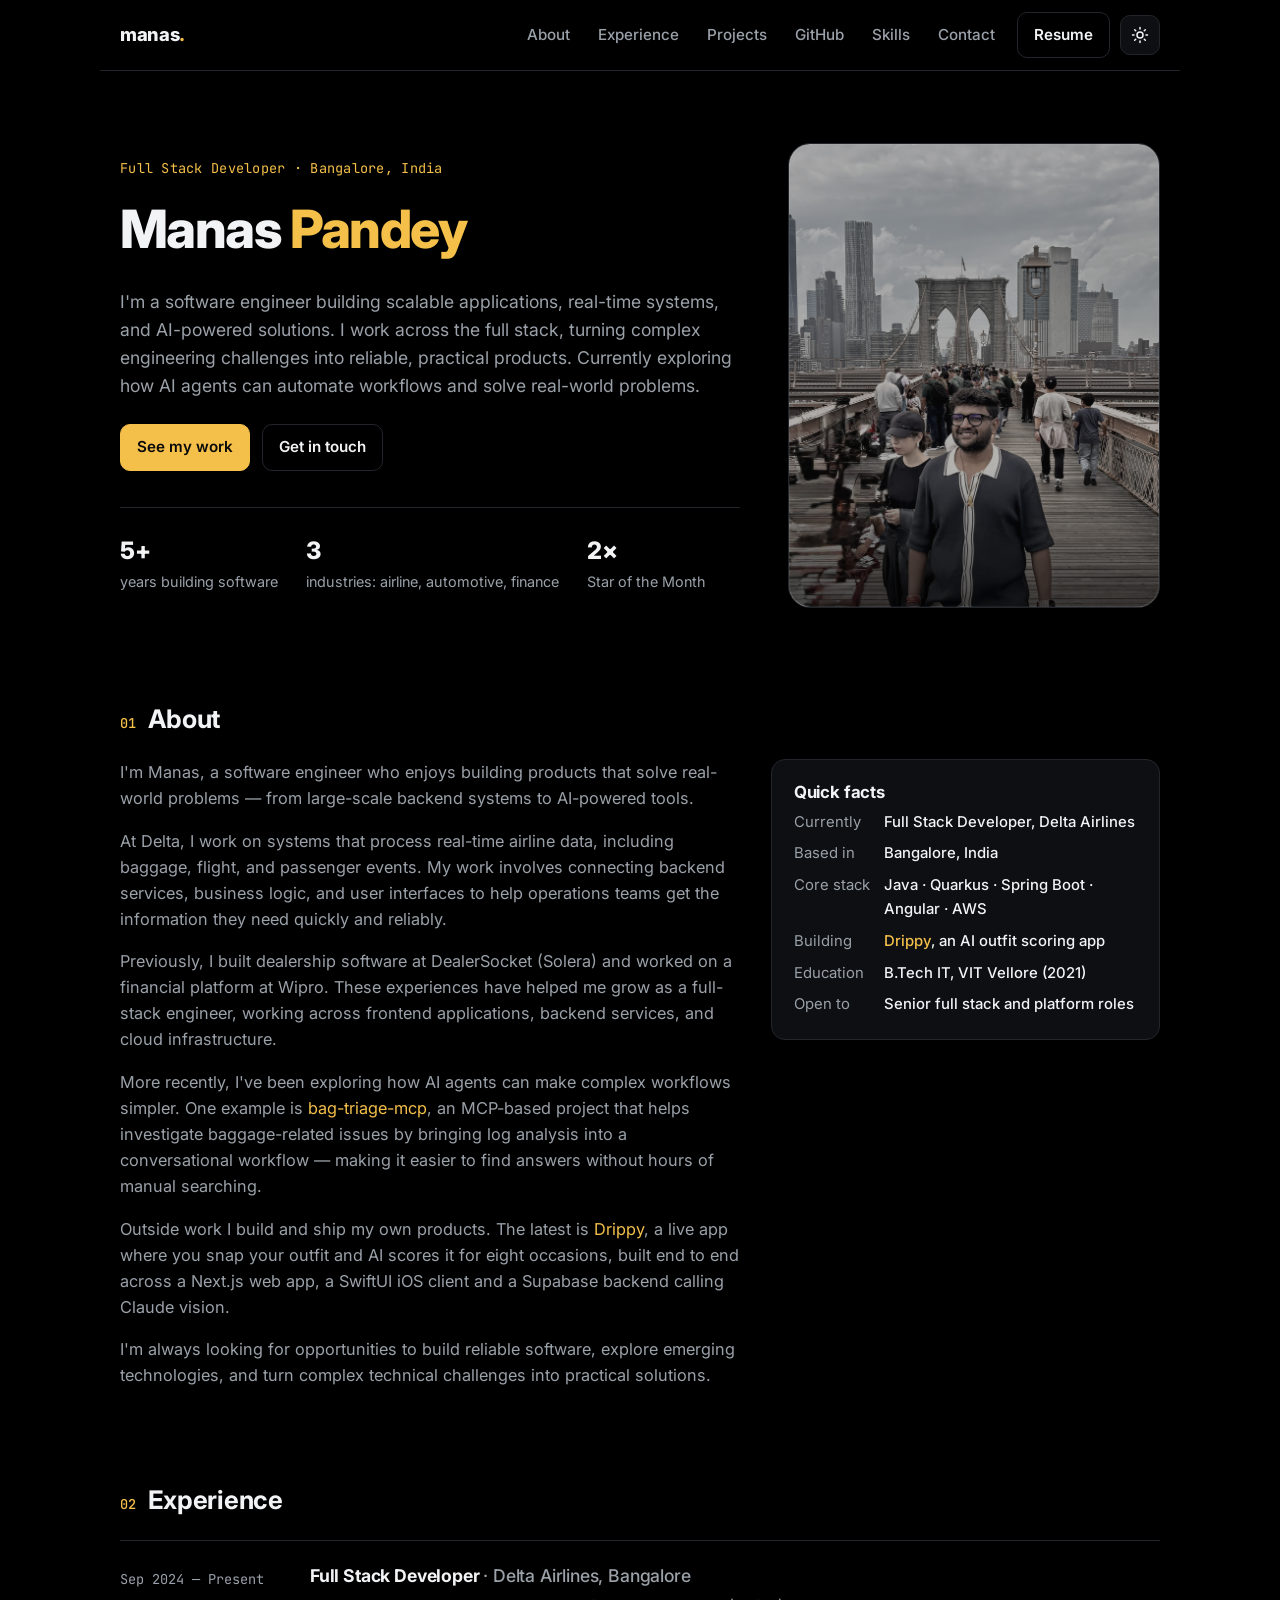
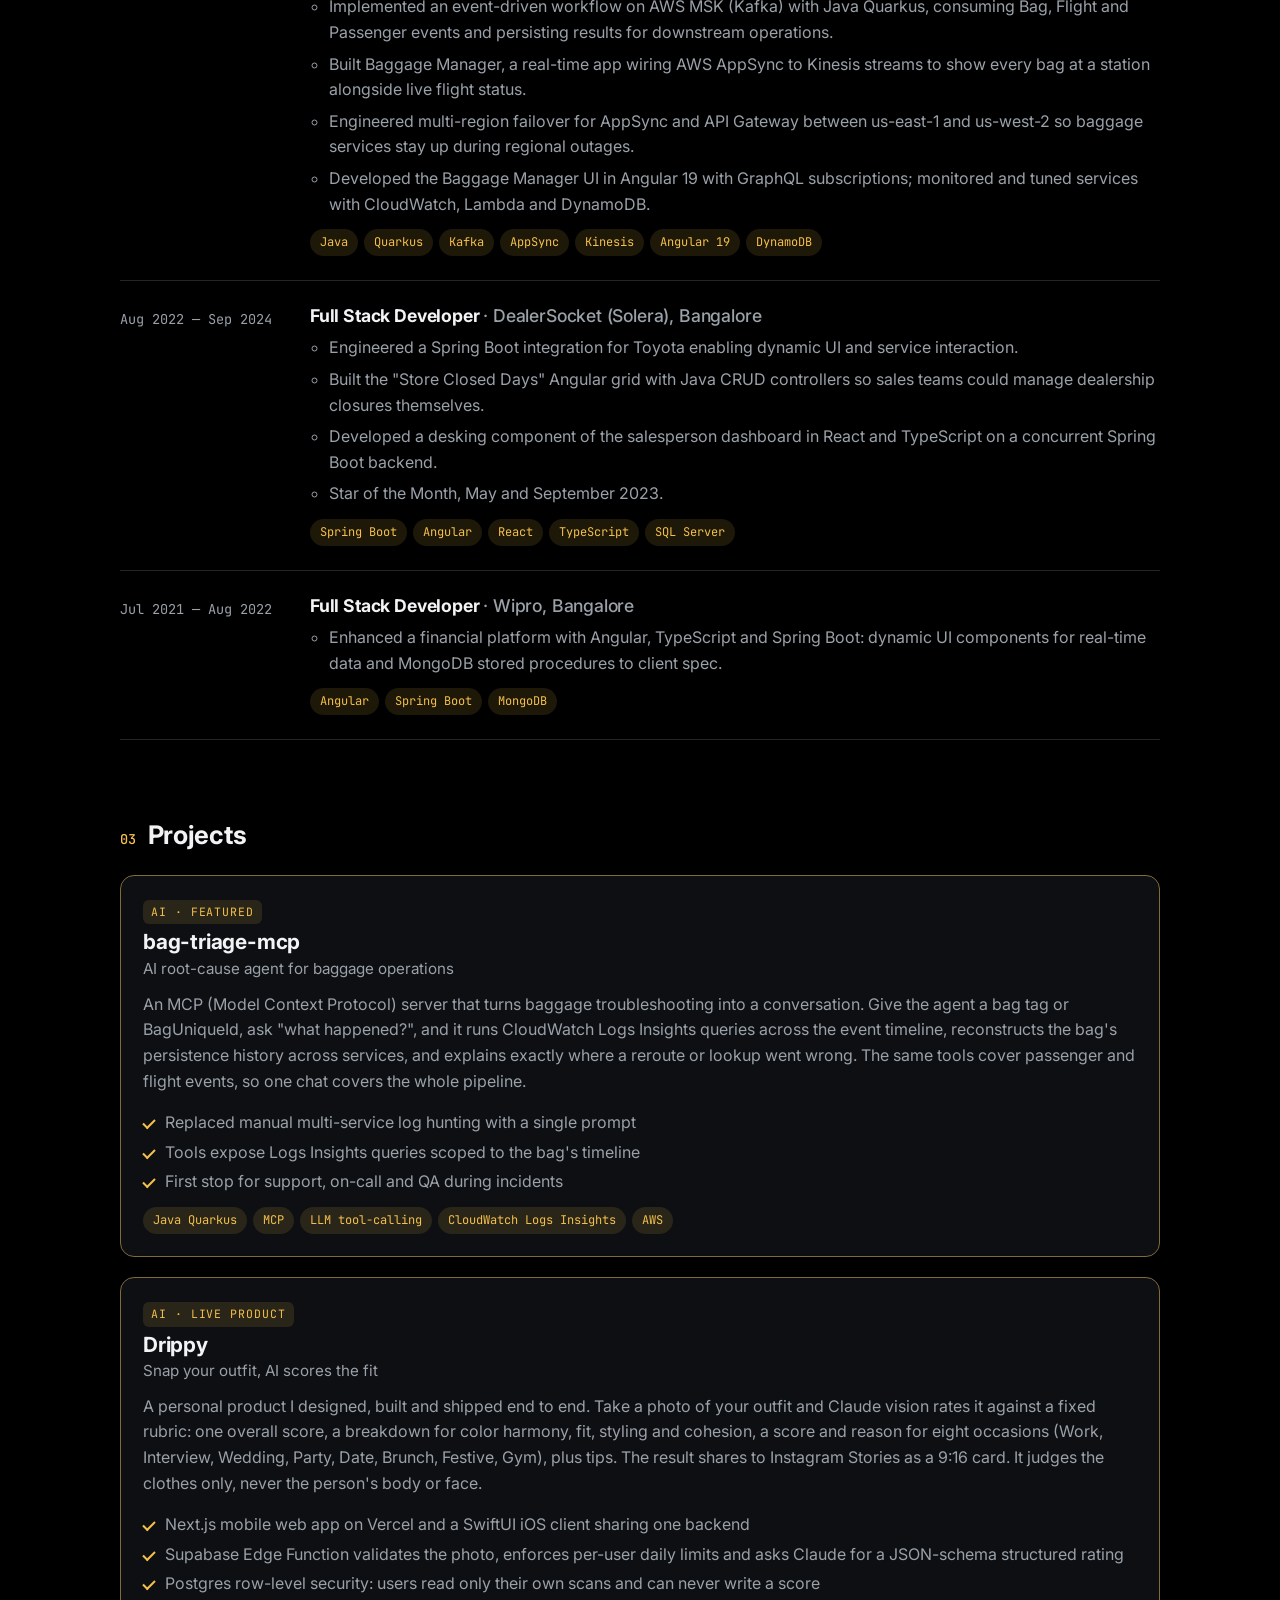
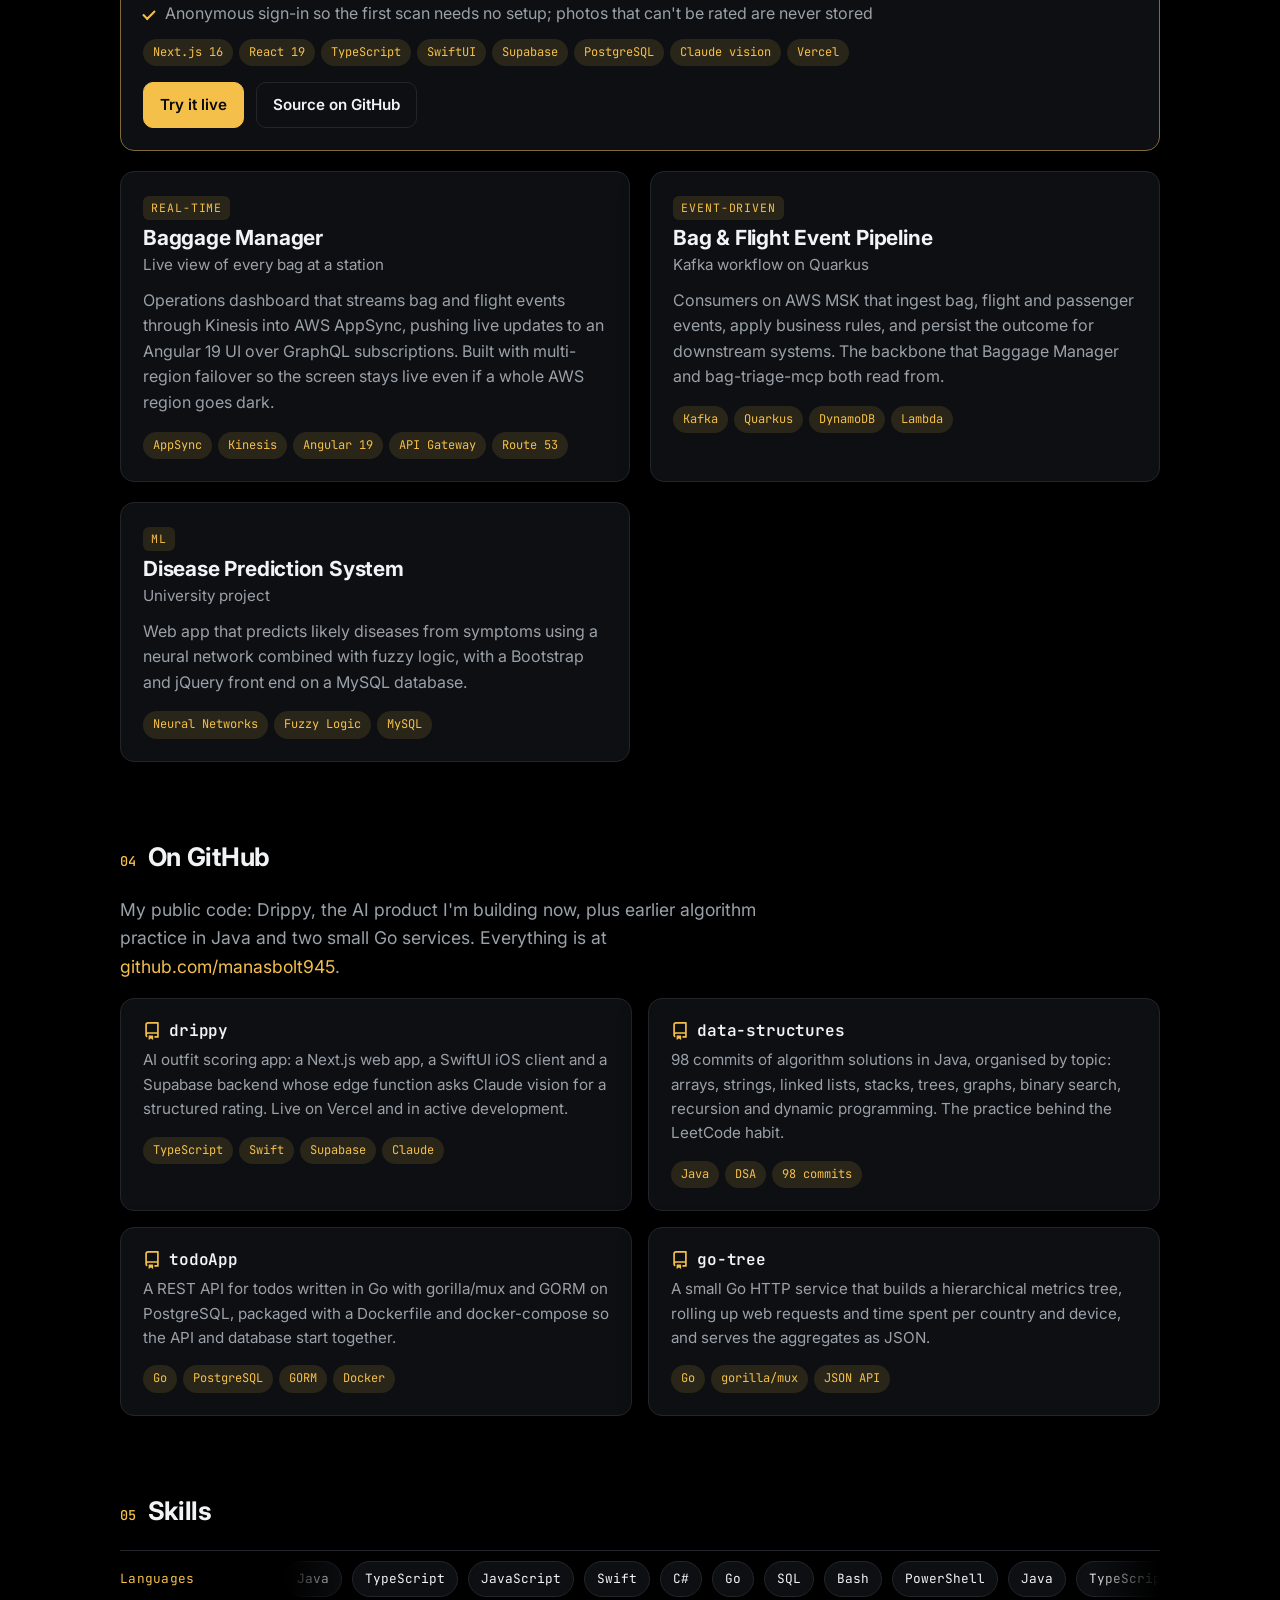
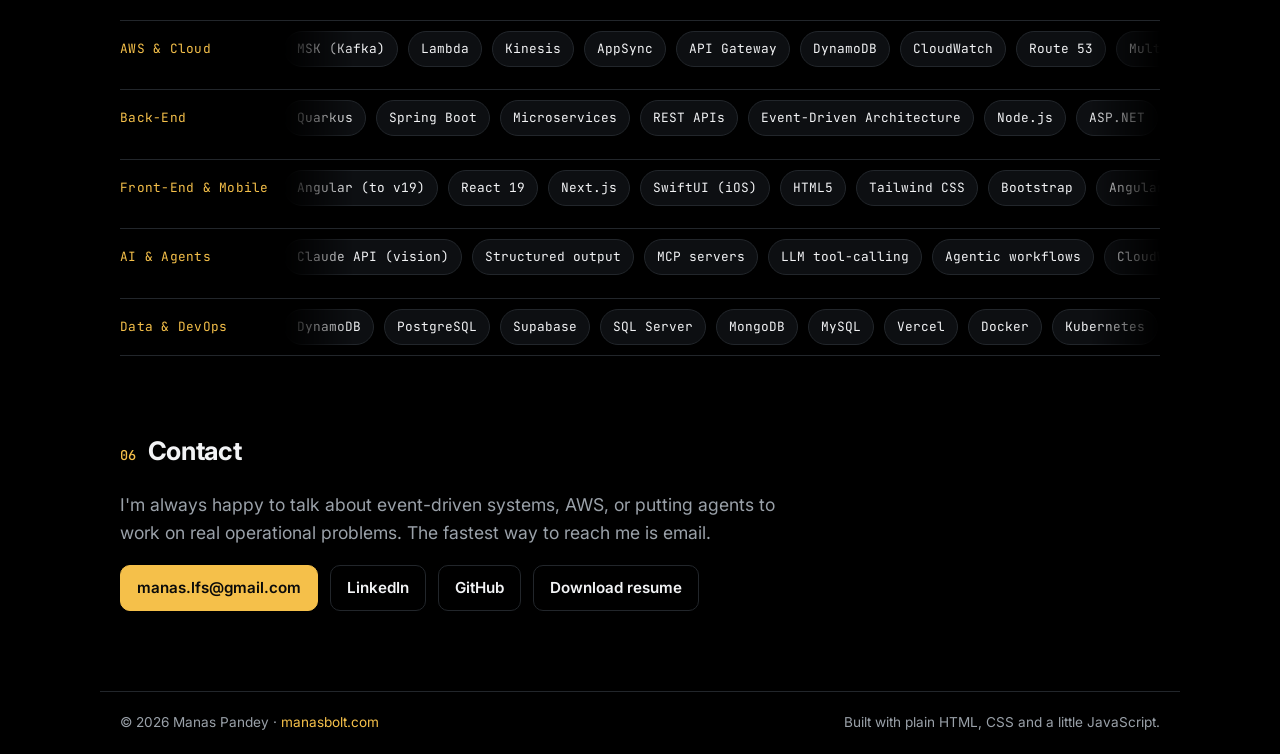
==== commit 84931979: "Add Drippy to the portfolio and refresh the resume Drippy project card with live and source links, a" ====
--- a/index.html
+++ b/index.html
@@ -16,6 +16,23 @@
   <link rel="preconnect" href="https://fonts.gstatic.com" crossorigin />
   <link href="https://fonts.googleapis.com/css2?family=Inter:wght@400;500;600;700;800&family=JetBrains+Mono:wght@400;500&display=swap" rel="stylesheet" />
   <link rel="stylesheet" href="styles.css" />
+
+  <!-- Google Analytics 4. Only loads on the live domain so local previews and
+       workers.dev deployments do not count as visits. -->
+  <script>
+    window.dataLayer = window.dataLayer || [];
+    function gtag(){dataLayer.push(arguments);}
+    (function () {
+      var host = location.hostname;
+      if (host !== "manasbolt.com" && host !== "www.manasbolt.com") return;
+      var s = document.createElement("script");
+      s.async = true;
+      s.src = "https://www.googletagmanager.com/gtag/js?id=G-YGWZGKFKM1";
+      document.head.appendChild(s);
+      gtag("js", new Date());
+      gtag("config", "G-YGWZGKFKM1");
+    })();
+  </script>
 </head>
 <body>
   <a class="skip" href="#about">Skip to content</a>
@@ -96,6 +113,11 @@
             without hours of manual searching.
           </p>
           <p>
+            Outside work I build and ship my own products. The latest is <a href="#drippy">Drippy</a>, a live app
+            where you snap your outfit and AI scores it for eight occasions, built end to end across a Next.js
+            web app, a SwiftUI iOS client and a Supabase backend calling Claude vision.
+          </p>
+          <p>
             I'm always looking for opportunities to build reliable software, explore emerging technologies, and
             turn complex technical challenges into practical solutions.
           </p>
@@ -106,6 +128,7 @@
             <dt>Currently</dt><dd>Full Stack Developer, Delta Airlines</dd>
             <dt>Based in</dt><dd>Bangalore, India</dd>
             <dt>Core stack</dt><dd>Java · Quarkus · Spring Boot · Angular · AWS</dd>
+            <dt>Building</dt><dd><a href="#drippy">Drippy</a>, an AI outfit scoring app</dd>
             <dt>Education</dt><dd>B.Tech IT, VIT Vellore (2021)</dd>
             <dt>Open to</dt><dd>Senior full stack and platform roles</dd>
           </dl>
@@ -181,6 +204,32 @@
           <p class="tags"><span>Java Quarkus</span><span>MCP</span><span>LLM tool-calling</span><span>CloudWatch Logs Insights</span><span>AWS</span></p>
         </article>
 
+        <article class="card project featured" id="drippy">
+          <div class="project-head">
+            <span class="badge">AI · Live product</span>
+            <h3>Drippy</h3>
+            <p class="sub">Snap your outfit, AI scores the fit</p>
+          </div>
+          <p>
+            A personal product I designed, built and shipped end to end. Take a photo of your outfit and Claude
+            vision rates it against a fixed rubric: one overall score, a breakdown for color harmony, fit, styling
+            and cohesion, a score and reason for eight occasions (Work, Interview, Wedding, Party, Date, Brunch,
+            Festive, Gym), plus tips. The result shares to Instagram Stories as a 9:16 card. It judges the
+            clothes only, never the person's body or face.
+          </p>
+          <ul class="checks">
+            <li>Next.js mobile web app on Vercel and a SwiftUI iOS client sharing one backend</li>
+            <li>Supabase Edge Function validates the photo, enforces per-user daily limits and asks Claude for a JSON-schema structured rating</li>
+            <li>Postgres row-level security: users read only their own scans and can never write a score</li>
+            <li>Anonymous sign-in so the first scan needs no setup; photos that can't be rated are never stored</li>
+          </ul>
+          <p class="tags"><span>Next.js 16</span><span>React 19</span><span>TypeScript</span><span>SwiftUI</span><span>Supabase</span><span>PostgreSQL</span><span>Claude vision</span><span>Vercel</span></p>
+          <div class="contact-links" style="margin-top:16px">
+            <a class="btn btn-primary" href="https://drippy-kappa-eight.vercel.app" target="_blank" rel="noopener">Try it live</a>
+            <a class="btn btn-ghost" href="https://github.com/manasbolt945/drippy" target="_blank" rel="noopener">Source on GitHub</a>
+          </div>
+        </article>
+
         <article class="card project">
           <div class="project-head">
             <span class="badge">Real-time</span>
@@ -227,10 +276,18 @@
     <section id="github" class="section">
       <h2><span class="num">04</span> On GitHub</h2>
       <p class="lede">
-        Public code from before my airline work: a long run of algorithm practice in Java and two small Go services.
+        My public code: Drippy, the AI product I'm building now, plus earlier algorithm practice in Java and two small Go services.
         Everything is at <a href="https://github.com/manasbolt945" target="_blank" rel="noopener">github.com/manasbolt945</a>.
       </p>
       <div class="repos">
+        <a class="card repo" href="https://github.com/manasbolt945/drippy" target="_blank" rel="noopener">
+          <div class="repo-head">
+            <svg width="18" height="18" viewBox="0 0 16 16" fill="currentColor" aria-hidden="true"><path d="M2 2.5A2.5 2.5 0 0 1 4.5 0h8.75a.75.75 0 0 1 .75.75v12.5a.75.75 0 0 1-.75.75h-2.5a.75.75 0 0 1 0-1.5h1.75v-2h-8a1 1 0 0 0-.714 1.7.75.75 0 1 1-1.072 1.05A2.495 2.495 0 0 1 2 11.5Zm10.5-1h-8a1 1 0 0 0-1 1v6.708A2.486 2.486 0 0 1 4.5 9h8ZM5 12.25a.25.25 0 0 1 .25-.25h3.5a.25.25 0 0 1 .25.25v3.25a.25.25 0 0 1-.4.2l-1.45-1.087a.249.249 0 0 0-.3 0L5.4 15.7a.25.25 0 0 1-.4-.2Z"/></svg>
+            <h3>drippy</h3>
+          </div>
+          <p>AI outfit scoring app: a Next.js web app, a SwiftUI iOS client and a Supabase backend whose edge function asks Claude vision for a structured rating. Live on Vercel and in active development.</p>
+          <p class="tags"><span>TypeScript</span><span>Swift</span><span>Supabase</span><span>Claude</span></p>
+        </a>
         <a class="card repo" href="https://github.com/manasbolt945/data-structures" target="_blank" rel="noopener">
           <div class="repo-head">
             <svg width="18" height="18" viewBox="0 0 16 16" fill="currentColor" aria-hidden="true"><path d="M2 2.5A2.5 2.5 0 0 1 4.5 0h8.75a.75.75 0 0 1 .75.75v12.5a.75.75 0 0 1-.75.75h-2.5a.75.75 0 0 1 0-1.5h1.75v-2h-8a1 1 0 0 0-.714 1.7.75.75 0 1 1-1.072 1.05A2.495 2.495 0 0 1 2 11.5Zm10.5-1h-8a1 1 0 0 0-1 1v6.708A2.486 2.486 0 0 1 4.5 9h8ZM5 12.25a.25.25 0 0 1 .25-.25h3.5a.25.25 0 0 1 .25.25v3.25a.25.25 0 0 1-.4.2l-1.45-1.087a.249.249 0 0 0-.3 0L5.4 15.7a.25.25 0 0 1-.4-.2Z"/></svg>
@@ -262,12 +319,12 @@
     <section id="skills" class="section">
       <h2><span class="num">05</span> Skills</h2>
       <div class="skills-marquee" id="skillsMarquee">
-        <div class="marquee-row" data-dir="left" data-label="Languages" data-skills="Java|TypeScript|JavaScript|C#|Go|SQL|Bash|PowerShell"></div>
+        <div class="marquee-row" data-dir="left" data-label="Languages" data-skills="Java|TypeScript|JavaScript|Swift|C#|Go|SQL|Bash|PowerShell"></div>
         <div class="marquee-row" data-dir="right" data-label="AWS &amp; Cloud" data-skills="MSK (Kafka)|Lambda|Kinesis|AppSync|API Gateway|DynamoDB|CloudWatch|Route 53|Multi-region failover"></div>
         <div class="marquee-row" data-dir="left" data-label="Back-End" data-skills="Quarkus|Spring Boot|Microservices|REST APIs|Event-Driven Architecture|Node.js|ASP.NET"></div>
-        <div class="marquee-row" data-dir="right" data-label="Front-End" data-skills="Angular (to v19)|React|HTML5|Tailwind CSS|Bootstrap"></div>
-        <div class="marquee-row" data-dir="left" data-label="AI &amp; Agents" data-skills="MCP servers|LLM tool-calling|Agentic workflows|CloudWatch Logs Insights|Root-cause automation"></div>
-        <div class="marquee-row" data-dir="right" data-label="Data &amp; DevOps" data-skills="DynamoDB|SQL Server|MongoDB|MySQL|Docker|Kubernetes|CI/CD|Git|Octopus Deploy|SonarQube"></div>
+        <div class="marquee-row" data-dir="right" data-label="Front-End &amp; Mobile" data-skills="Angular (to v19)|React 19|Next.js|SwiftUI (iOS)|HTML5|Tailwind CSS|Bootstrap"></div>
+        <div class="marquee-row" data-dir="left" data-label="AI &amp; Agents" data-skills="Claude API (vision)|Structured output|MCP servers|LLM tool-calling|Agentic workflows|CloudWatch Logs Insights|Root-cause automation"></div>
+        <div class="marquee-row" data-dir="right" data-label="Data &amp; DevOps" data-skills="DynamoDB|PostgreSQL|Supabase|SQL Server|MongoDB|MySQL|Vercel|Docker|Kubernetes|CI/CD|Git|Octopus Deploy|SonarQube"></div>
       </div>
     </section>
 
--- a/styles.css
+++ b/styles.css
@@ -231,7 +231,7 @@
 
 
 /* ---------- GitHub repos ---------- */
-.repos { display: grid; grid-template-columns: repeat(3, 1fr); gap: 16px; }
+.repos { display: grid; grid-template-columns: repeat(2, 1fr); gap: 16px; }
 .repo { display: block; color: var(--text); }
 .repo:hover { text-decoration: none; transform: translateY(-2px); border-color: var(--accent); }
 .repo-head { display: flex; align-items: center; gap: 8px; margin-bottom: 8px; color: var(--accent); }
